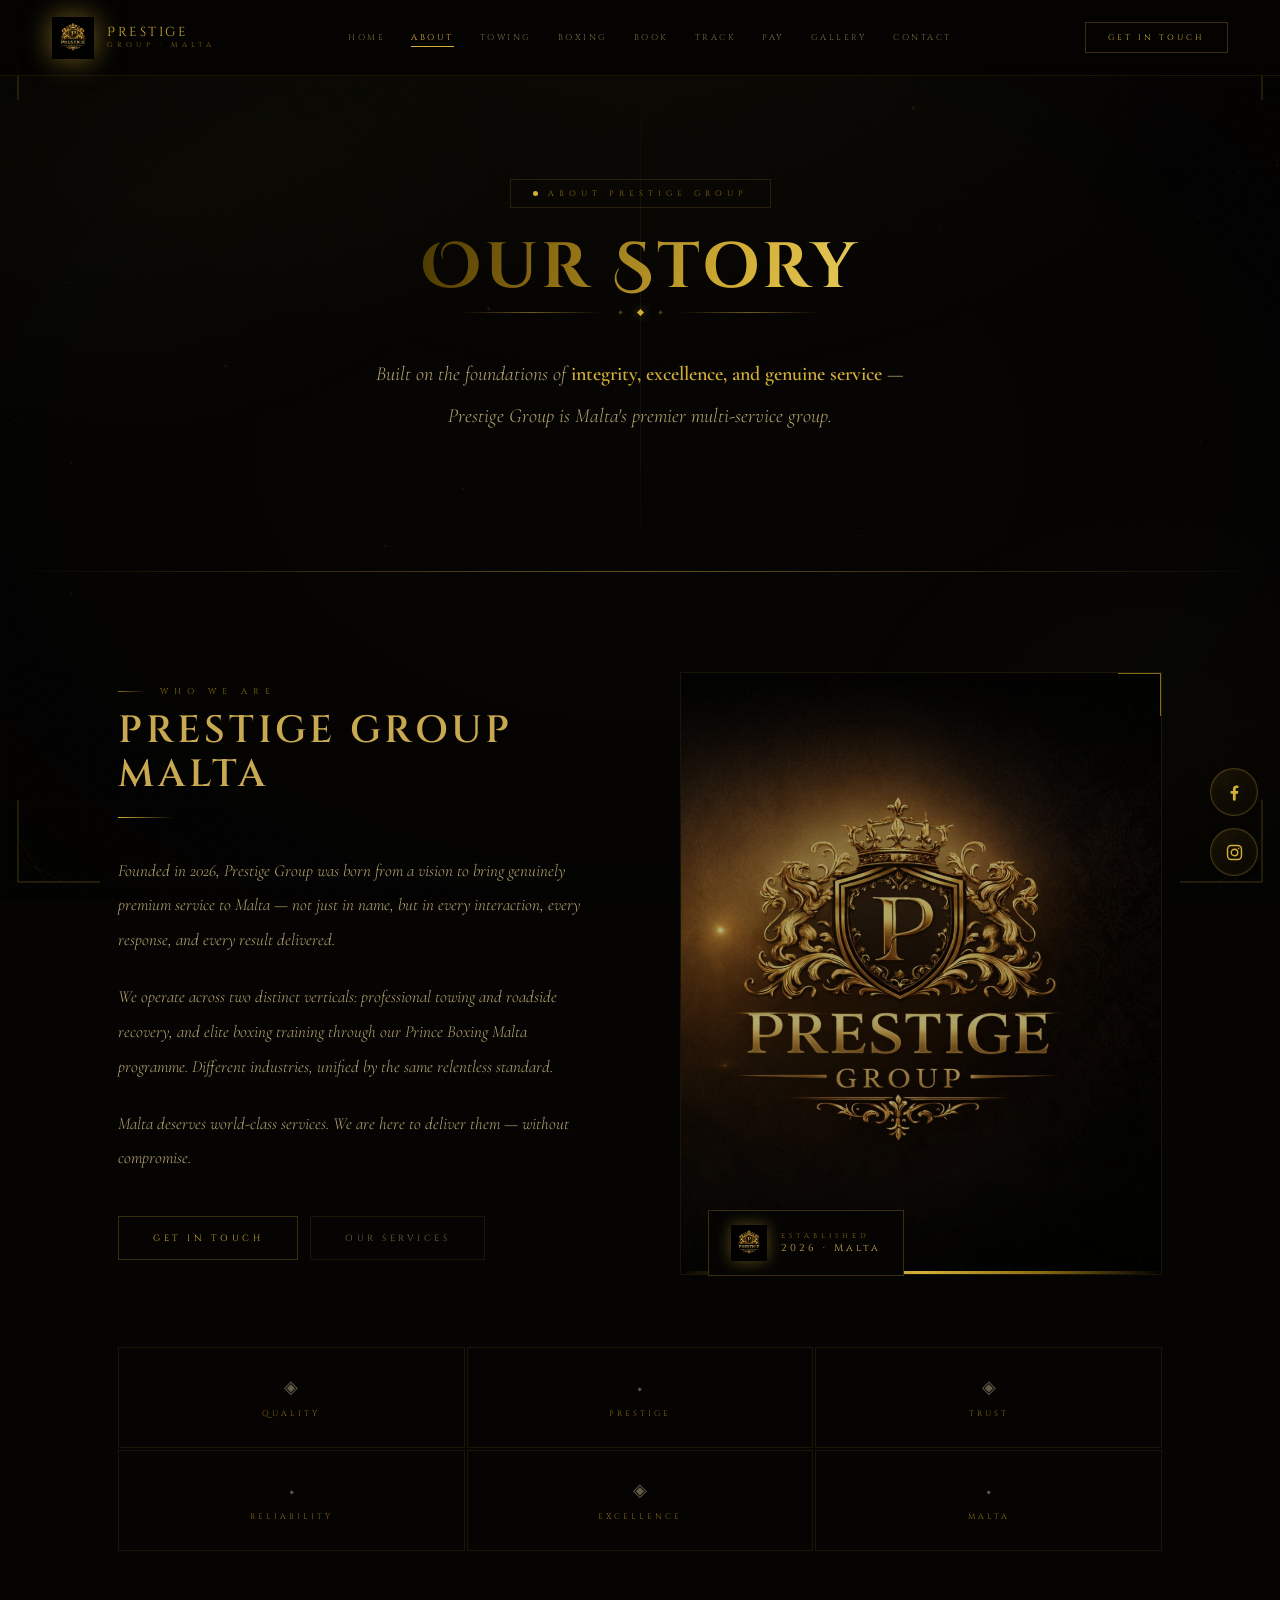
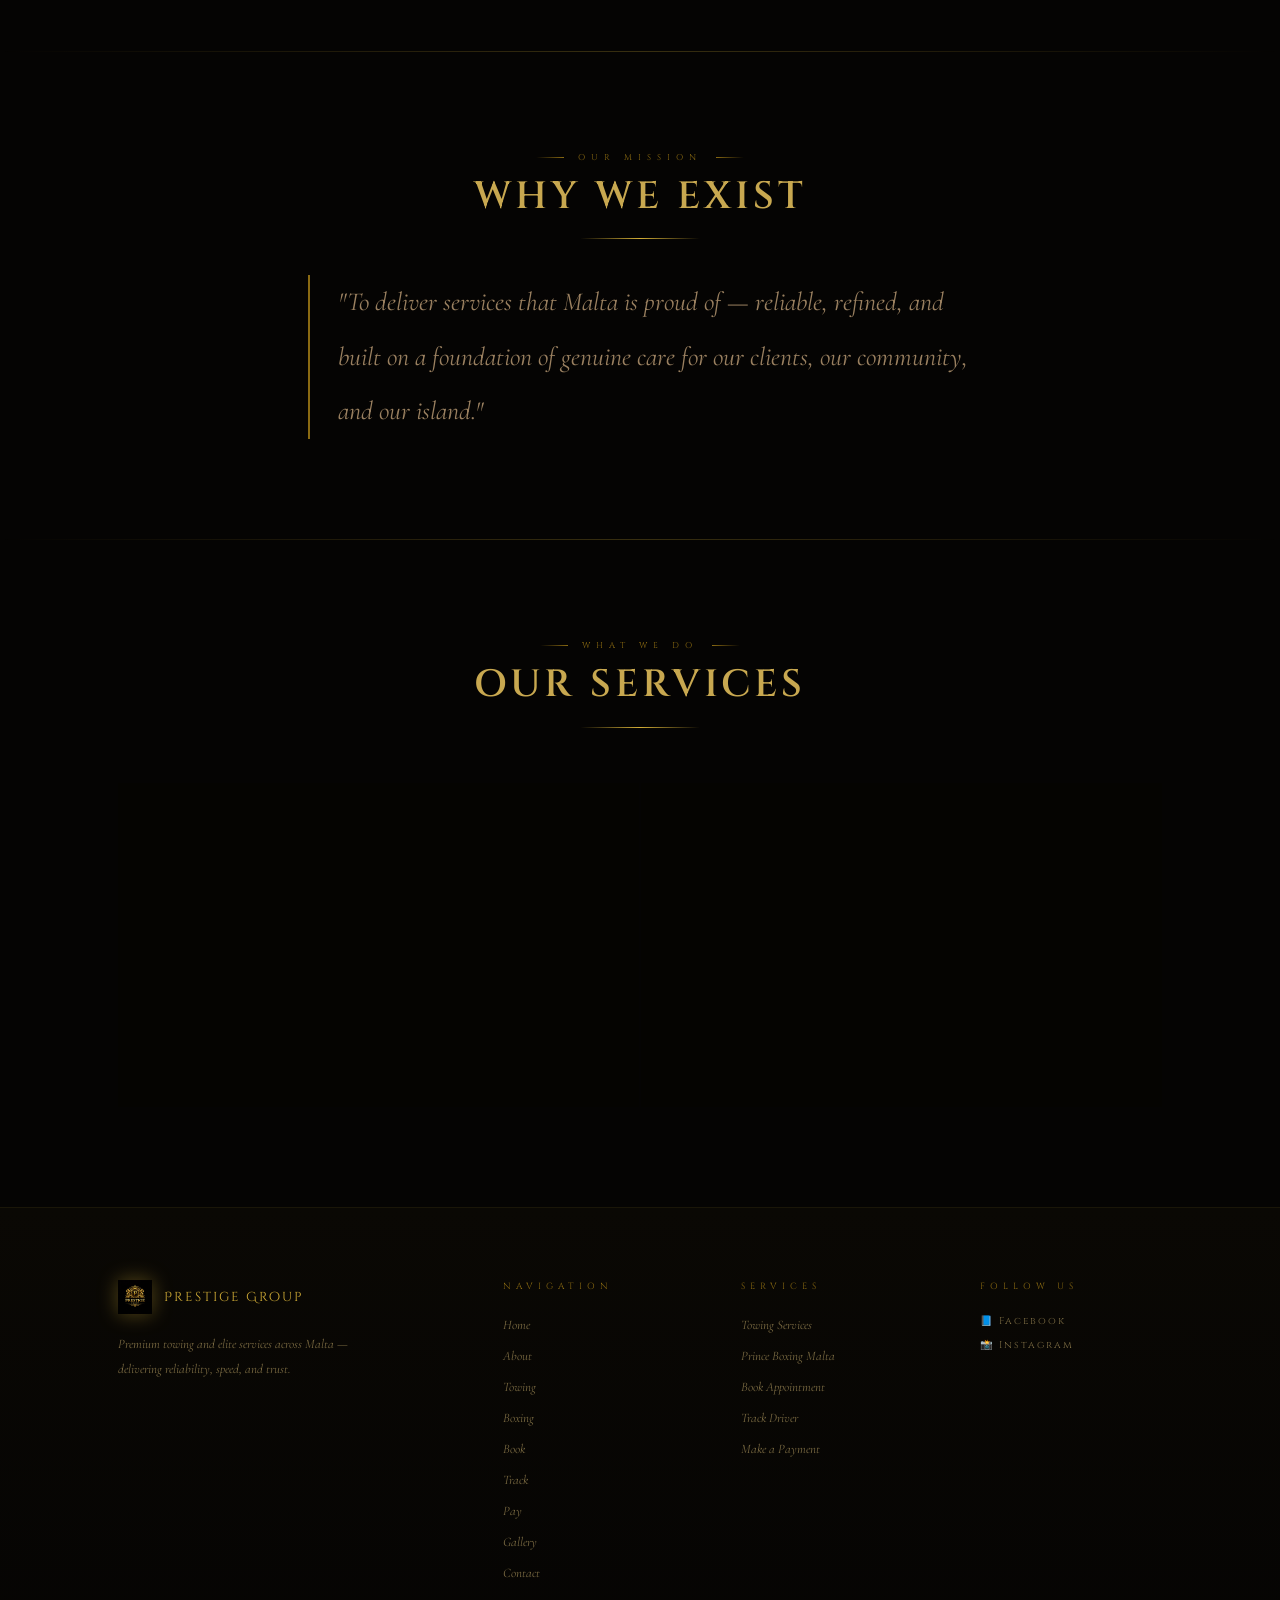
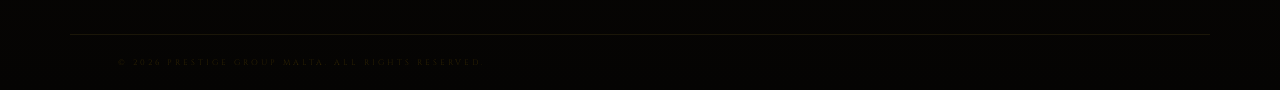
==== about.html @ 0f185b36 "Add files via upload" ====
<!DOCTYPE html>
<html lang="en">
<head>
<meta charset="UTF-8">
<meta name="viewport" content="width=device-width, initial-scale=1.0">
<meta name="theme-color" content="#050403">
<title>About · Prestige Group Malta</title>
<meta name="description" content="Prestige Group Malta — a premier multi-service group delivering 24/7 emergency towing and elite Prince Boxing training across Malta and Gozo.">
<link rel="canonical" href="https://prestigegroup.mt/about.html">

<meta property="og:type" content="website">
<meta property="og:site_name" content="Prestige Group Malta">
<meta property="og:title" content="About · Prestige Group Malta">
<meta property="og:description" content="Founded in 2026 to bring genuinely premium service to Malta — towing, recovery, and Prince Boxing.">
<meta property="og:image" content="Coverphoto.png">
<meta name="twitter:card" content="summary_large_image">

<link rel="icon" type="image/png" href="profilepic.png">
<link rel="apple-touch-icon" href="profilepic.png">
<link rel="preconnect" href="https://fonts.googleapis.com">
<link rel="preconnect" href="https://fonts.gstatic.com" crossorigin>
<link rel="stylesheet" href="style.css">
<style>
.page-hero{
  position:relative;min-height:55vh;
  display:flex;flex-direction:column;align-items:center;justify-content:center;
  text-align:center;padding:80px 24px 60px;overflow:hidden;
}
.page-hero-line{
  position:absolute;left:50%;top:0;bottom:0;width:1px;
  background:linear-gradient(to bottom,transparent,rgba(212,175,55,.08) 30%,rgba(212,175,55,.08) 70%,transparent);
  pointer-events:none;
}
</style>
</head>
<body>
<div class="page" id="main-content" role="main">

  <section class="page-hero">
    <div class="page-hero-line"></div>
    <div style="animation:fadeUp 1.4s cubic-bezier(0.22,1,0.36,1) both .2s;opacity:0;">
      <div style="display:inline-flex;align-items:center;gap:10px;border:1px solid rgba(212,175,55,.15);padding:8px 22px;margin-bottom:28px;">
        <span style="width:5px;height:5px;background:#d4af37;border-radius:50%;animation:blink 2s ease-in-out infinite;display:block;"></span>
        <span style="font-family:'Cinzel',serif;font-size:8px;letter-spacing:5px;color:#8a6a12;text-transform:uppercase;">About Prestige Group</span>
      </div>
    </div>
    <h1 class="hero-name" style="font-size:clamp(32px,5.5vw,64px);animation:fadeUp 1.4s cubic-bezier(0.22,1,0.36,1) both .35s;opacity:0;">Our Story</h1>
    <div class="hero-rule" style="animation:fadeUp 1.4s cubic-bezier(0.22,1,0.36,1) both .5s;opacity:0;">
      <div class="hero-rule-line"></div>
      <div class="gem gem--s"></div><div class="gem"></div><div class="gem gem--s"></div>
      <div class="hero-rule-line"></div>
    </div>
    <p class="hero-body" style="animation:fadeUp 1.4s cubic-bezier(0.22,1,0.36,1) both .65s;opacity:0;">
      Built on the foundations of <span class="ac">integrity, excellence, and genuine service</span> — Prestige Group is Malta's premier multi-service group.
    </p>
  </section>

  <div class="hr hr--heavy"></div>

  <!-- STORY -->
  <section class="section">
    <div class="wrap">
      <div class="about-grid">
        <div class="reveal reveal-l">
          <div class="eyebrow">Who We Are</div>
          <h2 class="heading">Prestige Group Malta</h2>
          <div class="heading-rule"></div>
          <p class="body-text" style="margin-bottom:22px;">Founded in 2026, Prestige Group was born from a vision to bring genuinely premium service to Malta — not just in name, but in every interaction, every response, and every result delivered.</p>
          <p class="body-text" style="margin-bottom:22px;">We operate across two distinct verticals: professional towing and roadside recovery, and elite boxing training through our Prince Boxing Malta programme. Different industries, unified by the same relentless standard.</p>
          <p class="body-text" style="margin-bottom:40px;">Malta deserves world-class services. We are here to deliver them — without compromise.</p>
          <div style="display:flex;gap:12px;flex-wrap:wrap;">
            <a href="contact.html" class="btn btn--gold"><span>Get in Touch</span></a>
            <a href="towing.html" class="btn btn--dark"><span>Our Services</span></a>
          </div>
        </div>

        <div class="reveal reveal-r d2">
          <div class="about-photo-wrap">
            <div class="about-photo-frame">
              <div class="about-photo-corner"></div>
              <img src="Coverphoto.png" alt="Prestige Group Malta scenery" style="object-position:right center;" loading="lazy">
              <div class="about-photo-accent" aria-hidden="true"></div>
            </div>
            <div class="about-photo-badge">
              <img src="profilepic.png" alt="" aria-hidden="true" loading="lazy">
              <div class="about-badge-text">
                <div class="about-badge-label">Established</div>
                <div class="about-badge-val">2026 · Malta</div>
              </div>
            </div>
          </div>
        </div>
      </div>

      <!-- Pillars -->
      <div class="pillar-row reveal" style="margin-top:72px;">
        <div class="pillar"><div class="pillar-icon" aria-hidden="true">◈</div><div class="pillar-label">Quality</div></div>
        <div class="pillar"><div class="pillar-icon" aria-hidden="true">◆</div><div class="pillar-label">Prestige</div></div>
        <div class="pillar"><div class="pillar-icon" aria-hidden="true">◈</div><div class="pillar-label">Trust</div></div>
        <div class="pillar"><div class="pillar-icon" aria-hidden="true">◆</div><div class="pillar-label">Reliability</div></div>
        <div class="pillar"><div class="pillar-icon" aria-hidden="true">◈</div><div class="pillar-label">Excellence</div></div>
        <div class="pillar"><div class="pillar-icon" aria-hidden="true">◆</div><div class="pillar-label">Malta</div></div>
      </div>
    </div>
  </section>

  <div class="hr"></div>

  <!-- MISSION -->
  <section class="section">
    <div class="wrap" style="max-width:760px;">
      <div style="text-align:center;" class="reveal">
        <div class="eyebrow eyebrow--center">Our Mission</div>
        <h2 class="heading" style="text-align:center;">Why We Exist</h2>
        <div class="heading-rule heading-rule--center"></div>
        <p style="font-family:'Cormorant Garamond',serif;font-size:clamp(18px,2.2vw,26px);font-style:italic;color:#9a8060;line-height:2.1;border-left:2px solid #8a6a12;padding-left:28px;text-align:left;margin:0 auto;">
          "To deliver services that Malta is proud of — reliable, refined, and built on a foundation of genuine care for our clients, our community, and our island."
        </p>
      </div>
    </div>
  </section>

  <div class="hr"></div>

  <!-- SERVICES SNAPSHOT -->
  <section class="section">
    <div class="wrap">
      <div style="text-align:center;margin-bottom:56px;" class="reveal">
        <div class="eyebrow eyebrow--center">What We Do</div>
        <h2 class="heading">Our Services</h2>
        <div class="heading-rule heading-rule--center"></div>
      </div>
      <div class="services-grid">
        <a href="towing.html" class="svc-card reveal reveal-l d1" style="display:block;">
          <div class="svc-card-inner">
            <div class="svc-card-icon-wrap"><span class="svc-card-icon" aria-hidden="true">🚗</span></div>
            <div class="svc-card-title">Towing Services</div>
            <p class="svc-card-desc">24/7 professional vehicle recovery across Malta and Gozo.</p>
            <div class="svc-card-cta">View Service <span class="svc-card-arrow" aria-hidden="true">→</span></div>
          </div>
        </a>
        <a href="boxing.html" class="svc-card reveal reveal-r d2" style="display:block;">
          <div class="svc-card-inner">
            <div class="svc-card-icon-wrap"><span class="svc-card-icon" aria-hidden="true">🥊</span></div>
            <div class="svc-card-title">Prince Boxing Malta</div>
            <p class="svc-card-desc">Elite boxing training and professional events on the island.</p>
            <div class="svc-card-cta">View Service <span class="svc-card-arrow" aria-hidden="true">→</span></div>
          </div>
        </a>
      </div>
    </div>
  </section>

</div>
<style>@keyframes blink{0%,100%{opacity:1}50%{opacity:.3}}</style>
<script src="shared-layout.js"></script>
<script src="main.js"></script>
</body>
</html>
---- style.css ----
/* ═══════════════════════════════════════════════════════════
   PRESTIGE GROUP — FINAL VERSION
   Cinematic Dark Luxury · Malta · Est. 2026
   ═══════════════════════════════════════════════════════════ */

@import url('https://fonts.googleapis.com/css2?family=Cormorant+Garamond:ital,wght@0,300;0,400;0,600;1,300;1,400;1,600&family=Cinzel:wght@400;600;700&family=Cinzel+Decorative:wght@400;700&display=swap');

@property --angle  { syntax:'<angle>';  initial-value:0deg; inherits:false; }
@property --gangle { syntax:'<angle>';  initial-value:0deg; inherits:false; }

/* ─── TOKENS ─── */
:root {
  --g1: #d4af37;
  --g2: #f5e27a;
  --g3: #fff8e7;
  --g4: #8a6a12;
  --g5: #4a3800;
  --glow: rgba(212,175,55,0.22);
  --bg:  #04030200;
  --bg0: #050403;
  --bg1: #0a0804;
  --bg2: #0f0c05;
  --panel: rgba(7,5,2,0.82);
  --t1: #ede0b0;
  --t2: #b8a872;
  --t3: #7a6a42;
  --t4: rgba(212,175,55,0.10);
  --b1: rgba(212,175,55,0.10);
  --b2: rgba(212,175,55,0.25);
  --b3: rgba(212,175,55,0.45);
  --nav-h: 76px;
  --ease: cubic-bezier(0.22,1,0.36,1);
  --ease2: cubic-bezier(0.4,0,0.2,1);
}

/* ─── RESET ─── */
*,*::before,*::after{box-sizing:border-box;margin:0;padding:0;}
html{scroll-behavior:smooth;font-size:16px;}
body{
  font-family:'Cormorant Garamond',serif;
  background:var(--bg0);color:var(--t1);
  min-height:100vh;overflow-x:hidden;
  cursor:url("data:image/svg+xml,%3Csvg xmlns='http://www.w3.org/2000/svg' width='22' height='22'%3E%3Ccircle cx='11' cy='11' r='4.5' fill='none' stroke='%23d4af37' stroke-width='1' opacity='.65'/%3E%3Ccircle cx='11' cy='11' r='1.5' fill='%23d4af37' opacity='.5'/%3E%3C/svg%3E") 11 11, auto;
}
a{text-decoration:none;color:inherit;}
img{display:block;max-width:100%;}
button,input,textarea,select{font-family:inherit;}

/* ─── FIXED BG LAYERS ─── */
.bg-fixed{position:fixed;inset:0;z-index:0;pointer-events:none;}
.bg-radial{
  background:
    radial-gradient(ellipse 90% 80% at 50% 0%,   rgba(212,175,55,0.04) 0%,transparent 55%),
    radial-gradient(ellipse 60% 60% at 10% 20%,  rgba(212,175,55,0.03) 0%,transparent 50%),
    radial-gradient(ellipse 50% 50% at 90% 80%,  rgba(212,175,55,0.025) 0%,transparent 50%),
    radial-gradient(ellipse 100% 100% at 50% 50%,transparent 30%,rgba(0,0,0,0.85) 100%);
}
.bg-noise{
  background-image:url("data:image/svg+xml,%3Csvg viewBox='0 0 512 512' xmlns='http://www.w3.org/2000/svg'%3E%3Cfilter id='n'%3E%3CfeTurbulence type='fractalNoise' baseFrequency='0.8' numOctaves='4' stitchTiles='stitch'/%3E%3C/filter%3E%3Crect width='100%25' height='100%25' filter='url(%23n)' opacity='.035'/%3E%3C/svg%3E");
  background-size:512px;mix-blend-mode:overlay;opacity:.7;
}
.bg-grid{
  background-image:
    linear-gradient(rgba(212,175,55,0.025) 1px,transparent 1px),
    linear-gradient(90deg,rgba(212,175,55,0.025) 1px,transparent 1px);
  background-size:80px 80px;
  mask-image:radial-gradient(ellipse 80% 80% at 50% 50%,transparent 30%,black 100%);
}
.bg-scan{
  background:repeating-linear-gradient(0deg,transparent,transparent 3px,rgba(0,0,0,0.045) 3px,rgba(0,0,0,0.045) 4px);
}
#canvas{position:fixed;inset:0;z-index:1;pointer-events:none;}

/* ─── DECORATIVE FRAME ─── */
.frame-line{
  position:fixed;z-index:4;pointer-events:none;
  background:linear-gradient(90deg,transparent,var(--b2),transparent);
  height:1px;left:0;right:0;
}
.frame-line--t{top:62px;}
.frame-line--b{bottom:22px;}
.frame-line--v{
  width:1px;height:auto;top:0;bottom:0;
  background:linear-gradient(180deg,transparent,var(--b1) 30%,var(--b1) 70%,transparent);
}
.frame-line--vl{left:22px;}
.frame-line--vr{right:22px;}

.corner-mark{
  position:fixed;z-index:4;pointer-events:none;
  width:90px;height:90px;opacity:.3;
}
.corner-mark svg{width:100%;height:100%;}
.corner-mark--tl{top:14px;left:14px;}
.corner-mark--tr{top:14px;right:14px;transform:scaleX(-1);}
.corner-mark--bl{bottom:14px;left:14px;transform:scaleY(-1);}
.corner-mark--br{bottom:14px;right:14px;transform:scale(-1);}

.side-label{
  position:fixed;z-index:4;pointer-events:none;
  font-family:'Cinzel',serif;font-size:7.5px;letter-spacing:5px;
  color:rgba(212,175,55,0.09);text-transform:uppercase;white-space:nowrap;
}
.side-label--l{left:18px;top:50%;transform:translateX(-50%) rotate(-90deg) translateX(-50%);}
.side-label--r{right:18px;top:50%;transform:translateX(50%) rotate(90deg) translateX(-50%);}

/* ─── NAVIGATION ─── */
.nav{
  position:fixed;top:0;left:0;right:0;height:var(--nav-h);z-index:200;
  display:flex;align-items:center;justify-content:space-between;
  padding:0 52px;
  background:linear-gradient(180deg,rgba(4,3,2,0.97) 0%,rgba(4,3,2,0.88) 100%);
  border-bottom:1px solid var(--b1);
  backdrop-filter:blur(24px) saturate(1.6);
  transition:background .4s,border-color .4s;
}
.nav.scrolled{
  background:rgba(4,3,2,0.98);
  border-bottom-color:var(--b2);
  box-shadow:0 8px 48px rgba(0,0,0,0.6);
}
.nav-brand{
  display:flex;align-items:center;gap:13px;
}
.nav-brand-logo{
  width:42px;height:42px;object-fit:contain;
  filter:drop-shadow(0 0 14px rgba(212,175,55,0.5)) brightness(1.06);
  transition:filter .4s,transform .4s;
}
.nav-brand:hover .nav-brand-logo{
  filter:drop-shadow(0 0 22px rgba(212,175,55,0.7)) brightness(1.12);
  transform:scale(1.05);
}
.nav-brand-text{
  display:flex;flex-direction:column;gap:1px;
}
.nav-brand-name{
  font-family:'Cinzel Decorative',serif;font-size:13px;
  letter-spacing:2.5px;color:var(--g1);line-height:1;
}
.nav-brand-sub{
  font-family:'Cinzel',serif;font-size:7px;
  letter-spacing:4px;color:var(--g4);text-transform:uppercase;
}

.nav-links{display:flex;align-items:center;gap:0;list-style:none;}
.nav-links li{position:relative;}
.nav-links a{
  display:block;
  font-family:'Cinzel',serif;font-size:8.5px;
  letter-spacing:2.5px;text-transform:uppercase;
  color:var(--t3);padding:10px 13px;
  transition:color .3s;position:relative;white-space:nowrap;
}
.nav-links a::after{
  content:'';position:absolute;bottom:6px;left:13px;right:13px;
  height:1px;background:var(--g1);
  transform:scaleX(0);transform-origin:left;
  transition:transform .35s var(--ease);
}
.nav-links a:hover{color:var(--g1);}
.nav-links a:hover::after,.nav-links a.active::after{transform:scaleX(1);}
.nav-links a.active{color:var(--g1);}

.nav-cta{
  display:flex;align-items:center;gap:10px;
  font-family:'Cinzel',serif;font-size:8px;letter-spacing:3px;
  text-transform:uppercase;color:var(--g1);
  border:1px solid var(--b2);padding:9px 22px;
  transition:all .35s;
  position:relative;overflow:hidden;
}
.nav-cta::before{
  content:'';position:absolute;inset:0;
  background:linear-gradient(135deg,var(--g4),var(--g1));
  transform:translateX(-101%);transition:transform .4s var(--ease2);
}
.nav-cta span{position:relative;z-index:1;}
.nav-cta:hover::before{transform:translateX(0);}
.nav-cta:hover{color:#000;border-color:var(--g1);box-shadow:0 0 28px var(--glow);}

.nav-toggle{display:none;flex-direction:column;gap:6px;background:none;border:none;padding:6px;z-index:300;cursor:pointer;}
.nav-toggle span{display:block;width:26px;height:1px;background:var(--g1);transition:all .35s var(--ease);}

.nav-drawer{
  display:none;position:fixed;inset:0;z-index:250;
  background:rgba(4,3,2,0.99);backdrop-filter:blur(28px);
  flex-direction:column;align-items:center;justify-content:center;gap:0;
}
.nav-drawer.open{display:flex;}
.nav-drawer-item{
  width:100%;text-align:center;border-bottom:1px solid var(--b1);
}
.nav-drawer-item:first-child{border-top:1px solid var(--b1);}
.nav-drawer-item a{
  display:block;padding:28px;
  font-family:'Cinzel',serif;font-size:18px;letter-spacing:6px;
  text-transform:uppercase;color:var(--t3);
  transition:color .3s,background .3s;
}
.nav-drawer-item a:hover,.nav-drawer-item a.active{color:var(--g1);background:rgba(212,175,55,0.03);}
.nav-drawer-close{
  position:absolute;top:24px;right:24px;
  background:none;border:1px solid var(--b1);
  color:var(--t3);width:44px;height:44px;
  font-size:16px;cursor:pointer;
  transition:all .3s;
}
.nav-drawer-close:hover{border-color:var(--g1);color:var(--g1);}

/* ─── PAGE SHELL ─── */
.page{position:relative;z-index:10;padding-top:var(--nav-h);min-height:100vh;}

/* ─── HERO ─── */
.hero{
  position:relative;overflow:hidden;
  min-height:100vh;
  display:flex;flex-direction:column;
  align-items:center;justify-content:center;
  text-align:center;
}
.hero-bg{position:absolute;inset:0;z-index:0;}
.hero-bg img{
  width:100%;height:100%;object-fit:cover;
  object-position:center 28%;
  opacity:.18;filter:saturate(.7) brightness(.65);
  transform:scale(1.08);
  animation:heroZoom 20s ease-in-out infinite alternate;
}
.hero-bg-grad{
  position:absolute;inset:0;
  background:
    linear-gradient(to bottom,rgba(5,4,3,.6) 0%,rgba(5,4,3,.02) 25%,rgba(5,4,3,.02) 60%,rgba(5,4,3,.98) 100%),
    radial-gradient(ellipse 85% 75% at 50% 50%,transparent 20%,rgba(5,4,3,.85) 100%);
}
.hero-content{position:relative;z-index:2;padding:0 24px;width:100%;}

/* Hero monogram — typographic "P" replacement for block logo */
.hero-monogram{
  position:relative;display:inline-flex;align-items:center;justify-content:center;
  width:clamp(90px,9vw,118px);height:clamp(90px,9vw,118px);
  margin-bottom:26px;
  animation:emblemReveal 2.2s var(--ease) both .1s;opacity:0;
}
.hero-monogram::before,
.hero-monogram::after{
  content:'';position:absolute;inset:0;border-radius:50%;pointer-events:none;
}
.hero-monogram::before{
  border:1px solid rgba(212,175,55,.25);
  box-shadow:inset 0 0 30px rgba(212,175,55,.06);
}
.hero-monogram::after{
  inset:-14px;border:1px solid rgba(212,175,55,.08);
  animation:ringExpand 5.5s ease-in-out infinite;
}
.hero-monogram-letter{
  position:relative;z-index:2;
  font-family:'Cinzel Decorative',serif;font-weight:700;
  font-size:clamp(52px,5.4vw,68px);line-height:1;
  background:linear-gradient(140deg,#8a6a12 0%,#d4af37 45%,#f5e27a 70%,#d4af37 100%);
  background-size:200% auto;
  -webkit-background-clip:text;background-clip:text;-webkit-text-fill-color:transparent;
  animation:shimmer 6s linear infinite;
  filter:drop-shadow(0 2px 8px rgba(212,175,55,.25));
}
.hero-monogram-glow{
  position:absolute;inset:-60%;border-radius:50%;pointer-events:none;
  background:radial-gradient(circle,rgba(212,175,55,.12) 0%,transparent 62%);
  animation:haloPulse 5s ease-in-out infinite;
}

/* Hero text */
.hero-kicker{
  font-family:'Cinzel',serif;font-size:9px;letter-spacing:7px;
  color:var(--g4);text-transform:uppercase;
  margin-bottom:22px;
  animation:fadeUp 1.6s var(--ease) both .55s;opacity:0;
}
.hero-name{
  font-family:'Cinzel Decorative',serif;
  font-size:clamp(36px,7.5vw,90px);
  font-weight:700;letter-spacing:4px;line-height:1;
  margin-bottom:10px;
  background:linear-gradient(105deg,
    var(--g5) 0%,var(--g4) 10%,var(--g1) 25%,
    var(--g2) 42%,var(--g3) 50%,var(--g2) 58%,
    var(--g1) 75%,var(--g4) 90%,var(--g5) 100%);
  background-size:300% auto;
  -webkit-background-clip:text;background-clip:text;
  -webkit-text-fill-color:transparent;
  animation:shimmer 7s linear infinite,fadeUp 1.6s var(--ease) both .75s;
  opacity:0;
}
.hero-tagline-sub{
  font-family:'Cinzel',serif;font-size:clamp(9px,1.2vw,12px);
  letter-spacing:6px;color:var(--t3);text-transform:uppercase;
  margin-bottom:36px;
  animation:fadeUp 1.6s var(--ease) both .95s;opacity:0;
}
.hero-rule{
  display:flex;align-items:center;gap:16px;
  width:min(360px,75vw);margin:0 auto 38px;
  animation:fadeUp 1.6s var(--ease) both 1.15s;opacity:0;
}
.hero-rule-line{flex:1;height:1px;background:linear-gradient(to right,transparent,rgba(212,175,55,.5),transparent);}
.gem{width:5px;height:5px;background:var(--g1);transform:rotate(45deg);box-shadow:0 0 10px rgba(212,175,55,.6);flex-shrink:0;}
.gem--s{width:3px;height:3px;opacity:.35;}
.hero-body{
  font-size:clamp(16px,1.9vw,20px);font-weight:300;font-style:italic;
  line-height:2.1;color:var(--t2);
  max-width:560px;margin:0 auto 52px;
  animation:fadeUp 1.6s var(--ease) both 1.35s;opacity:0;
}
.hero-body .ac{color:var(--g1);font-style:normal;font-weight:600;}
.hero-actions{
  display:flex;gap:14px;flex-wrap:wrap;justify-content:center;
  animation:fadeUp 1.6s var(--ease) both 1.55s;opacity:0;
}
.hero-scroll-hint{
  position:absolute;bottom:40px;left:50%;transform:translateX(-50%);
  display:flex;flex-direction:column;align-items:center;gap:10px;
  font-family:'Cinzel',serif;font-size:7.5px;letter-spacing:4px;
  color:var(--t3);text-transform:uppercase;
  animation:fadeUp 1.6s var(--ease) both 2.1s;opacity:0;
}
.scroll-wire{
  width:1px;height:44px;
  background:linear-gradient(to bottom,var(--g4),transparent);
  animation:wirePulse 2s ease-in-out infinite;
}

/* ─── BUTTONS ─── */
.btn{
  display:inline-flex;align-items:center;gap:10px;
  font-family:'Cinzel',serif;font-size:9px;
  letter-spacing:3.5px;text-transform:uppercase;
  padding:15px 34px;position:relative;overflow:hidden;
  transition:color .35s,transform .25s,box-shadow .35s;
  cursor:pointer;border:none;
}
.btn::before{
  content:'';position:absolute;inset:0;
  transform:translateX(-101%);
  transition:transform .45s var(--ease2);
}
.btn span{position:relative;z-index:1;}
.btn:hover::before{transform:translateX(0);}
.btn:hover{transform:translateY(-2px);}
.btn:active{transform:translateY(0);}

.btn--gold{
  color:var(--g1);border:1px solid var(--b2);background:transparent;
}
.btn--gold::before{background:linear-gradient(135deg,var(--g4),var(--g1));}
.btn--gold:hover{color:#000;box-shadow:0 0 36px rgba(212,175,55,.3),inset 0 0 0 1px var(--g1);}

.btn--dark{
  color:var(--t3);border:1px solid var(--b1);background:transparent;
}
.btn--dark::before{background:rgba(212,175,55,.06);}
.btn--dark:hover{color:var(--g1);box-shadow:none;}

.btn--solid{
  color:#000;background:var(--g1);border:1px solid var(--g1);
}
.btn--solid::before{background:var(--g2);}
.btn--solid:hover{color:#000;box-shadow:0 0 40px rgba(212,175,55,.4);}

/* ─── DIVIDERS ─── */
.hr{border:none;height:1px;background:linear-gradient(90deg,transparent,var(--b2),transparent);margin:0;}
.hr--heavy{background:linear-gradient(90deg,transparent,var(--b3),transparent);}

/* ─── SECTIONS ─── */
.wrap{max-width:1140px;margin:0 auto;padding:0 48px;}
.section{padding:100px 0;}
.section--sm{padding:64px 0;}
.section--lg{padding:140px 0;}

/* ─── EYEBROW / HEADING SYSTEM ─── */
.eyebrow{
  font-family:'Cinzel',serif;font-size:8.5px;
  letter-spacing:6px;color:var(--g4);
  text-transform:uppercase;margin-bottom:12px;
  display:flex;align-items:center;gap:14px;
}
.eyebrow::before{
  content:'';display:block;width:28px;height:1px;
  background:linear-gradient(to right,var(--g4),transparent);
  flex-shrink:0;
}
.eyebrow--center{justify-content:center;}
.eyebrow--center::before{background:linear-gradient(to right,transparent,var(--g4));}
.eyebrow--center::after{
  content:'';display:block;width:28px;height:1px;
  background:linear-gradient(to left,transparent,var(--g4));
  flex-shrink:0;
}
.heading{
  font-family:'Cinzel',serif;
  font-size:clamp(22px,3.2vw,38px);
  font-weight:600;letter-spacing:4px;
  color:#c8a850;text-transform:uppercase;
  line-height:1.15;margin-bottom:20px;
}
.heading--xl{font-size:clamp(28px,4.5vw,52px);letter-spacing:3px;}
.heading-rule{
  height:1px;
  background:linear-gradient(to right,var(--g1),transparent);
  margin-bottom:36px;width:56px;
}
.heading-rule--center{
  margin:0 auto 36px;
  background:linear-gradient(to right,transparent,var(--g1),transparent);
  width:120px;
}
.body-text{
  font-size:17px;font-weight:300;font-style:italic;
  line-height:2.05;color:var(--t2);
}

/* ─── STATS BAND ─── */
.stats-band{
  display:grid;grid-template-columns:repeat(4,1fr);
  border:1px solid var(--b1);
  background:rgba(8,6,2,.6);
  backdrop-filter:blur(12px);
}
.stat-item{
  padding:36px 24px;text-align:center;
  border-right:1px solid var(--b1);
  transition:background .4s;
}
.stat-item:last-child{border-right:none;}
.stat-item:hover{background:rgba(212,175,55,.03);}
.stat-num{
  font-family:'Cinzel Decorative',serif;
  font-size:clamp(28px,4vw,50px);line-height:1;margin-bottom:10px;
  background:linear-gradient(120deg,var(--g4),var(--g1),var(--g2),var(--g1));
  background-size:200% auto;-webkit-background-clip:text;background-clip:text;
  -webkit-text-fill-color:transparent;animation:shimmer 4s linear infinite;
}
.stat-label{
  font-family:'Cinzel',serif;font-size:8px;
  letter-spacing:3px;color:var(--t3);text-transform:uppercase;
}

/* ─── SERVICE CARDS ─── */
.services-grid{
  display:grid;grid-template-columns:1fr 1fr;gap:3px;
}
.svc-card{
  position:relative;overflow:hidden;
  background:var(--panel);
  border:1px solid var(--b1);
  backdrop-filter:blur(16px);
  transition:border-color .45s,background .45s,transform .45s var(--ease);
  cursor:pointer;
}
.svc-card::before{
  content:'';position:absolute;top:0;left:0;right:0;height:2px;
  background:linear-gradient(90deg,transparent,var(--g1),transparent);
  transform:scaleX(0);transition:transform .55s var(--ease);
}
.svc-card::after{
  content:'';position:absolute;inset:0;
  background:radial-gradient(ellipse 80% 60% at 50% 0%,rgba(212,175,55,.05) 0%,transparent 65%);
  opacity:0;transition:opacity .45s;pointer-events:none;
}
.svc-card:hover{
  border-color:var(--b2);
  transform:translateY(-6px);
  background:rgba(12,9,3,.9);
}
.svc-card:hover::before{transform:scaleX(1);}
.svc-card:hover::after{opacity:1;}
.svc-card-inner{padding:52px 48px;}
.svc-card-num{
  font-family:'Cinzel',serif;font-size:9px;letter-spacing:4px;
  color:rgba(212,175,55,.18);margin-bottom:32px;display:block;
}
.svc-card-icon-wrap{
  width:60px;height:60px;
  border:1px solid var(--b1);
  display:flex;align-items:center;justify-content:center;
  margin-bottom:28px;position:relative;
  transition:border-color .4s;
}
.svc-card:hover .svc-card-icon-wrap{border-color:var(--b3);}
.svc-card-icon-wrap::before{
  content:'';position:absolute;inset:-5px;
  border:1px solid rgba(212,175,55,.04);
  transition:border-color .4s;
}
.svc-card:hover .svc-card-icon-wrap::before{border-color:rgba(212,175,55,.12);}
.svc-card-icon{font-size:24px;transition:transform .4s var(--ease);}
.svc-card:hover .svc-card-icon{transform:scale(1.15);}
.svc-card-title{
  font-family:'Cinzel',serif;font-size:16px;
  letter-spacing:3px;color:#c8a850;
  text-transform:uppercase;margin-bottom:16px;
  transition:color .3s;
}
.svc-card:hover .svc-card-title{color:var(--g2);}
.svc-card-desc{
  font-size:16px;font-weight:300;font-style:italic;
  line-height:2;color:var(--t3);margin-bottom:36px;
  transition:color .3s;
}
.svc-card:hover .svc-card-desc{color:var(--t2);}
.svc-card-divider{
  height:1px;
  background:linear-gradient(to right,rgba(212,175,55,.2),transparent);
  margin-bottom:28px;
}
.svc-card-cta{
  display:inline-flex;align-items:center;gap:10px;
  font-family:'Cinzel',serif;font-size:9px;letter-spacing:3px;
  color:var(--g4);text-transform:uppercase;
  transition:color .3s,gap .35s var(--ease);
}
.svc-card:hover .svc-card-cta{color:var(--g1);gap:18px;}
.svc-card-arrow{font-size:16px;}

/* ─── FEATURE BANDS ─── */
.feature-band{
  display:grid;grid-template-columns:1fr 1fr;
  gap:0;align-items:stretch;
}
.feature-band--rev .feature-band-visual{order:2;}
.feature-band--rev .feature-band-content{order:1;}
.feature-band-visual{
  position:relative;overflow:hidden;
  min-height:480px;
  background:var(--bg1);
}
.feature-band-visual img{
  width:100%;height:100%;object-fit:cover;
  opacity:.5;filter:saturate(.7) brightness(.75);
  transition:transform 8s ease,opacity .8s;
}
.feature-band:hover .feature-band-visual img{transform:scale(1.06);opacity:.6;}
.feature-band-visual-overlay{
  position:absolute;inset:0;
  background:linear-gradient(to right,transparent 40%,rgba(5,4,3,.95) 100%);
}
.feature-band--rev .feature-band-visual-overlay{
  background:linear-gradient(to left,transparent 40%,rgba(5,4,3,.95) 100%);
}
.feature-band-visual-badge{
  position:absolute;bottom:32px;left:32px;
  border:1px solid var(--b2);padding:14px 22px;
  background:rgba(5,4,3,.85);backdrop-filter:blur(12px);
}
.feature-band--rev .feature-band-visual-badge{left:auto;right:32px;}
.feature-band-visual-badge-label{
  font-family:'Cinzel',serif;font-size:8px;letter-spacing:4px;
  color:var(--g4);text-transform:uppercase;margin-bottom:4px;
}
.feature-band-visual-badge-val{
  font-family:'Cinzel Decorative',serif;font-size:22px;color:var(--g1);
}
.feature-band-content{
  padding:72px 60px;display:flex;flex-direction:column;justify-content:center;
  background:var(--bg1);border:1px solid var(--b1);border-left:none;
}
.feature-band--rev .feature-band-content{border-left:1px solid var(--b1);border-right:none;}
.feature-list{list-style:none;display:flex;flex-direction:column;gap:14px;margin:28px 0 40px;}
.feature-list li{
  display:flex;align-items:flex-start;gap:14px;
  font-size:15px;font-style:italic;color:var(--t2);line-height:1.8;
}
.feature-list li::before{
  content:'◆';color:var(--g4);font-size:8px;margin-top:5px;flex-shrink:0;
}

/* ─── PROCESS STEPS ─── */
.process{display:flex;flex-direction:column;}
.process-step{
  display:grid;grid-template-columns:88px 1fr;
  align-items:start;gap:0;
  border-left:1px solid var(--b1);
  padding:36px 0 36px 44px;position:relative;
  transition:border-color .4s;
}
.process-step:hover{border-left-color:var(--b2);}
.process-step::before{
  content:'';position:absolute;left:-5.5px;top:40px;
  width:10px;height:10px;
  background:var(--bg0);
  border:1px solid var(--g4);transform:rotate(45deg);
  transition:background .4s,border-color .4s;
}
.process-step:hover::before{background:var(--g4);}
.process-num{
  font-family:'Cinzel Decorative',serif;font-size:36px;
  color:rgba(212,175,55,.08);line-height:1;
}
.process-title{
  font-family:'Cinzel',serif;font-size:12px;
  letter-spacing:3.5px;color:#c8a850;
  text-transform:uppercase;margin-bottom:10px;
  transition:color .3s;
}
.process-step:hover .process-title{color:var(--g1);}
.process-body{font-size:15px;font-style:italic;color:var(--t3);line-height:1.95;}

/* ─── ABOUT GRID ─── */
.about-grid{
  display:grid;grid-template-columns:1fr 1fr;
  gap:80px;align-items:center;
}
.about-photo-wrap{position:relative;}
.about-photo-frame{
  position:relative;overflow:hidden;
  border:1px solid var(--b1);
  aspect-ratio:4/5;
}
.about-photo-frame img{
  width:100%;height:100%;object-fit:cover;
  opacity:.7;filter:saturate(.8);
  transition:transform 8s ease,opacity .6s;
}
.about-photo-wrap:hover .about-photo-frame img{transform:scale(1.04);opacity:.82;}
.about-photo-accent{
  position:absolute;bottom:0;left:0;right:0;height:3px;
  background:linear-gradient(90deg,transparent,var(--g4),var(--g1),var(--g4),transparent);
}
.about-photo-corner{
  position:absolute;top:-1px;right:-1px;
  width:44px;height:44px;
  border-top:2px solid var(--g4);border-right:2px solid var(--g4);z-index:2;
}
.about-photo-badge{
  position:absolute;bottom:-1px;left:28px;
  background:var(--bg0);border:1px solid var(--b2);
  padding:14px 22px;display:flex;align-items:center;gap:14px;
  z-index:2;
}
.about-photo-badge img{
  width:36px;height:36px;object-fit:contain;
  filter:drop-shadow(0 0 8px rgba(212,175,55,.4));
}
.about-badge-text{}
.about-badge-label{font-family:'Cinzel',serif;font-size:7px;letter-spacing:4px;color:var(--g4);text-transform:uppercase;}
.about-badge-val{font-family:'Cinzel',serif;font-size:10px;letter-spacing:3px;color:#c8a850;}

.pillar-row{display:grid;grid-template-columns:repeat(3,1fr);gap:2px;margin-top:52px;}
.pillar{
  padding:28px 20px;border:1px solid var(--b1);text-align:center;
  transition:border-color .3s,background .3s;
}
.pillar:hover{border-color:var(--b2);background:rgba(212,175,55,.03);}
.pillar-icon{font-size:18px;opacity:.4;margin-bottom:10px;}
.pillar-label{font-family:'Cinzel',serif;font-size:8px;letter-spacing:3px;color:var(--g4);text-transform:uppercase;}

/* ─── GALLERY ─── */
.gallery-tabs{
  display:flex;justify-content:center;margin-bottom:56px;
}
.gallery-tab-bar{
  display:flex;border:1px solid var(--b1);
}
.gtab{
  padding:12px 30px;
  font-family:'Cinzel',serif;font-size:8.5px;letter-spacing:3px;
  text-transform:uppercase;color:var(--t3);
  background:none;border:none;border-right:1px solid var(--b1);
  cursor:pointer;transition:color .3s,background .3s;
}
.gtab:last-child{border-right:none;}
.gtab:hover{color:var(--g1);}
.gtab.active{color:var(--g1);background:rgba(212,175,55,.05);}

.gallery-panel{display:none;}
.gallery-panel.active{display:block;}

.gallery-grid{
  display:grid;grid-template-columns:repeat(3,1fr);
  gap:3px;
}
.g-item{
  position:relative;overflow:hidden;cursor:pointer;
  background:var(--bg2);aspect-ratio:4/3;
  border:1px solid var(--b1);
  transition:border-color .4s;
}
.g-item--w2{grid-column:span 2;}
.g-item--t2{grid-row:span 2;aspect-ratio:auto;}
.g-item:hover{border-color:var(--b2);}
.g-item img{
  width:100%;height:100%;object-fit:cover;
  opacity:.65;filter:saturate(.75);
  transition:transform .7s var(--ease),opacity .4s;
}
.g-item:hover img{transform:scale(1.07);opacity:.88;filter:saturate(1);}
.g-item-ph{
  width:100%;height:100%;min-height:180px;
  display:flex;flex-direction:column;align-items:center;justify-content:center;gap:12px;
  background:linear-gradient(135deg,var(--bg1),var(--bg2));
}
.g-item-ph-icon{font-size:28px;opacity:.22;}
.g-item-ph-label{font-family:'Cinzel',serif;font-size:8px;letter-spacing:3px;color:var(--t3);text-transform:uppercase;}
.g-item-overlay{
  position:absolute;inset:0;
  background:linear-gradient(135deg,rgba(5,4,3,.55),rgba(212,175,55,.05));
  opacity:0;transition:opacity .4s;
  display:flex;align-items:center;justify-content:center;
}
.g-item:hover .g-item-overlay{opacity:1;}
.g-item-overlay-label{
  font-family:'Cinzel',serif;font-size:9px;letter-spacing:4px;
  color:var(--g1);text-transform:uppercase;
  border:1px solid var(--b2);padding:11px 22px;
  backdrop-filter:blur(6px);
}

/* Lightbox */
.lightbox{
  display:none;position:fixed;inset:0;z-index:500;
  background:rgba(4,3,2,.97);backdrop-filter:blur(28px);
  align-items:center;justify-content:center;flex-direction:column;gap:20px;
}
.lightbox.open{display:flex;}
.lb-inner{max-width:min(860px,92vw);border:1px solid var(--b2);position:relative;overflow:hidden;}
.lb-inner img{width:100%;height:auto;display:block;}
.lb-inner-ph{
  min-height:420px;display:flex;flex-direction:column;
  align-items:center;justify-content:center;gap:16px;
  background:linear-gradient(135deg,var(--bg1),var(--bg2));
}
.lb-close{
  position:absolute;top:-42px;right:0;
  background:none;border:none;
  font-family:'Cinzel',serif;font-size:9px;letter-spacing:3px;
  color:var(--t3);text-transform:uppercase;cursor:pointer;
  transition:color .3s;
}
.lb-close:hover{color:var(--g1);}
.lb-caption{font-family:'Cinzel',serif;font-size:8px;letter-spacing:3px;color:var(--t3);text-transform:uppercase;}

/* ─── CONTACT ─── */
.contact-grid{
  display:grid;grid-template-columns:1.5fr 1fr;
  gap:64px;align-items:start;
}
.contact-info-cards{
  display:grid;grid-template-columns:repeat(3,1fr);
  gap:2px;margin-bottom:64px;
}
.ci-card{
  padding:36px 24px;text-align:center;
  background:var(--panel);border:1px solid var(--b1);
  transition:border-color .35s,background .35s;
}
.ci-card:hover{border-color:var(--b2);background:rgba(212,175,55,.02);}
.ci-icon{font-size:22px;opacity:.4;margin-bottom:16px;}
.ci-label{font-family:'Cinzel',serif;font-size:8px;letter-spacing:3px;color:var(--g4);text-transform:uppercase;margin-bottom:10px;}
.ci-val{font-size:15px;font-style:italic;color:var(--t2);line-height:1.8;}
.ci-val a{color:var(--t2);transition:color .3s;}
.ci-val a:hover{color:var(--g1);}

.form-field{margin-bottom:24px;}
.form-label{display:block;font-family:'Cinzel',serif;font-size:8px;letter-spacing:3.5px;color:var(--g4);text-transform:uppercase;margin-bottom:9px;}
.form-input{
  width:100%;background:rgba(212,175,55,.028);
  border:1px solid var(--b1);color:var(--t1);
  padding:14px 18px;font-size:15px;font-style:italic;
  outline:none;transition:border-color .3s,background .3s;resize:none;
}
.form-input::placeholder{color:rgba(212,175,55,.18);}
.form-input:focus{border-color:var(--b2);background:rgba(212,175,55,.05);}
.form-row{display:grid;grid-template-columns:1fr 1fr;gap:20px;}
.form-select{
  appearance:none;-webkit-appearance:none;cursor:pointer;
  background-image:url("data:image/svg+xml,%3Csvg xmlns='http://www.w3.org/2000/svg' width='10' height='6'%3E%3Cpath d='M0 0l5 6 5-6z' fill='%238a6a12'/%3E%3C/svg%3E");
  background-repeat:no-repeat;background-position:right 16px center;
}

.contact-sidebar{}
.sidebar-logo-card{
  border:1px solid var(--b1);padding:32px;
  text-align:center;margin-bottom:20px;
  background:rgba(8,6,2,.7);
  transition:border-color .35s;
}
.sidebar-logo-card:hover{border-color:var(--b2);}
.sidebar-logo-card img{
  width:86px;margin:0 auto 16px;
  filter:drop-shadow(0 0 28px rgba(212,175,55,.5)) brightness(1.06);
}
.sidebar-logo-name{font-family:'Cinzel Decorative',serif;font-size:14px;color:var(--g1);letter-spacing:2px;}
.sidebar-logo-sub{font-family:'Cinzel',serif;font-size:8px;letter-spacing:4px;color:var(--g4);text-transform:uppercase;margin-top:5px;}

.sidebar-block{border:1px solid var(--b1);padding:28px;margin-bottom:20px;background:rgba(8,6,2,.5);}
.sidebar-block-title{font-family:'Cinzel',serif;font-size:9px;letter-spacing:4px;color:var(--g4);text-transform:uppercase;margin-bottom:14px;}
.sidebar-block-body{font-size:14px;font-style:italic;color:var(--t3);line-height:1.9;margin-bottom:18px;}

/* ─── CTA BAND ─── */
.cta-band{
  position:relative;overflow:hidden;
  padding:80px 0;text-align:center;
  background:var(--bg1);border-top:1px solid var(--b1);border-bottom:1px solid var(--b1);
}
.cta-band-bg{
  position:absolute;inset:0;
  background:radial-gradient(ellipse 70% 100% at 50% 50%,rgba(212,175,55,.04) 0%,transparent 70%);
  animation:ctaGlow 6s ease-in-out infinite;
}
@keyframes ctaGlow{0%,100%{opacity:.5;transform:scale(1)}50%{opacity:1;transform:scale(1.1)}}

/* ─── PROMISE BAND ─── */
.promise-band{
  position:relative;height:400px;overflow:hidden;
}
.promise-band img{
  width:100%;height:100%;object-fit:cover;
  object-position:center 25%;
  opacity:.15;filter:saturate(.6);
  transform:scale(1.04);
  transition:transform 10s ease;
}
.promise-band:hover img{transform:scale(1.08);}
.promise-band-overlay{
  position:absolute;inset:0;
  background:linear-gradient(to right,rgba(5,4,3,.97) 0%,rgba(5,4,3,.6) 55%,rgba(5,4,3,.88) 100%);
  display:flex;align-items:center;
}
.promise-content{max-width:1140px;margin:0 auto;padding:0 48px;width:100%;}
.promise-quote{
  font-family:'Cormorant Garamond',serif;
  font-size:clamp(18px,2.5vw,28px);font-style:italic;
  color:var(--t3);line-height:1.8;
  max-width:560px;
  border-left:2px solid var(--g4);
  padding-left:28px;
}
.promise-quote strong{color:var(--g1);font-style:normal;}

/* ─── FOOTER ─── */
.footer{
  position:relative;z-index:10;
  background:linear-gradient(180deg,var(--bg1) 0%,var(--bg0) 100%);
  border-top:1px solid var(--b1);
}
.footer-main{
  max-width:1140px;margin:0 auto;padding:72px 48px 52px;
  display:grid;grid-template-columns:1.8fr 1fr 1fr 1fr;gap:56px;
}
.footer-brand-logo{
  display:flex;align-items:center;gap:12px;
  font-family:'Cinzel Decorative',serif;font-size:13px;
  letter-spacing:2px;color:var(--g1);margin-bottom:18px;
}
.footer-brand-logo img{
  width:34px;height:34px;object-fit:contain;
  filter:drop-shadow(0 0 10px rgba(212,175,55,.38));
}
.footer-brand-desc{font-size:13px;font-style:italic;color:var(--t3);line-height:1.95;max-width:230px;}
.footer-col-title{font-family:'Cinzel',serif;font-size:9px;letter-spacing:5px;color:var(--g4);text-transform:uppercase;margin-bottom:22px;}
.footer-links{list-style:none;display:flex;flex-direction:column;gap:11px;}
.footer-links a{font-size:13px;font-style:italic;color:var(--t3);transition:color .3s;padding-left:0;position:relative;}
.footer-links a::before{content:'';position:absolute;left:-14px;top:50%;transform:translateY(-50%);width:6px;height:1px;background:var(--g4);opacity:0;transition:opacity .3s;}
.footer-links a:hover{color:var(--g1);padding-left:14px;}
.footer-links a:hover::before{opacity:1;}

.footer-bottom{
  border-top:1px solid var(--b1);
  max-width:1140px;margin:0 auto;padding:22px 48px;
  display:flex;align-items:center;justify-content:space-between;
}
.footer-copy{font-family:'Cinzel',serif;font-size:8px;letter-spacing:3px;color:rgba(74,56,0,.55);text-transform:uppercase;}

/* ─── REVEAL ANIMATIONS ─── */
.reveal{opacity:0;transform:translateY(32px);transition:opacity .95s var(--ease),transform .95s var(--ease);}
.reveal.visible{opacity:1;transform:translateY(0);}
.reveal-l{opacity:0;transform:translateX(-32px);transition:opacity .9s var(--ease),transform .9s var(--ease);}
.reveal-l.visible{opacity:1;transform:translateX(0);}
.reveal-r{opacity:0;transform:translateX(32px);transition:opacity .9s var(--ease),transform .9s var(--ease);}
.reveal-r.visible{opacity:1;transform:translateX(0);}
.d1{transition-delay:.1s;} .d2{transition-delay:.2s;} .d3{transition-delay:.32s;}
.d4{transition-delay:.44s;} .d5{transition-delay:.56s;} .d6{transition-delay:.68s;}

/* ─── KEYFRAMES ─── */
@keyframes shimmer{from{background-position:200% center}to{background-position:-100% center}}
@keyframes fadeUp{from{opacity:0;transform:translateY(24px)}to{opacity:1;transform:translateY(0)}}
@keyframes heroZoom{from{transform:scale(1.08)}to{transform:scale(1.16)}}
@keyframes emblemReveal{from{opacity:0;transform:scale(.8) translateY(20px);filter:blur(12px)}to{opacity:1;transform:scale(1) translateY(0);filter:blur(0)}}
@keyframes haloPulse{0%,100%{opacity:.5;transform:scale(1)}50%{opacity:1;transform:scale(1.15)}}
@keyframes ringExpand{0%,100%{transform:scale(1);opacity:.45}50%{transform:scale(1.07);opacity:1}}
@keyframes wirePulse{0%,100%{opacity:.3;transform:scaleY(.55)}50%{opacity:1;transform:scaleY(1)}}
@keyframes borderSpin{to{--angle:360deg}}

/* ─── RESPONSIVE ─── */
@media(max-width:1180px){
  .nav-links,.nav-cta{display:none;}
  .nav-toggle{display:flex;}
}
@media(max-width:1024px){
  .wrap{padding:0 32px;}
  .nav{padding:0 28px;}
  .services-grid{grid-template-columns:1fr;}
  .feature-band{grid-template-columns:1fr;}
  .feature-band--rev .feature-band-visual,.feature-band--rev .feature-band-content{order:unset;}
  .feature-band-visual{min-height:280px;}
  .feature-band-content{padding:48px 36px;border-left:1px solid var(--b1) !important;border-top:none;}
  .feature-band-visual-overlay,.feature-band--rev .feature-band-visual-overlay{background:none;}
  .about-grid{grid-template-columns:1fr;gap:48px;}
  .contact-grid{grid-template-columns:1fr;}
  .footer-main{grid-template-columns:1fr 1fr;gap:40px;}
  .stats-band{grid-template-columns:1fr 1fr;}
  .stat-item{border-bottom:1px solid var(--b1);}
  .contact-info-cards{grid-template-columns:1fr;}
  .form-row{grid-template-columns:1fr;}
  .gallery-grid{grid-template-columns:1fr 1fr;}
  .g-item--w2{grid-column:span 1;}
  .g-item--t2{grid-row:span 1;aspect-ratio:4/3;}
}
@media(max-width:640px){
  .wrap{padding:0 18px;}
  .nav{padding:0 18px;}
  .hero-name{letter-spacing:2px;}
  .section{padding:64px 0;}
  .footer-main{grid-template-columns:1fr;}
  .footer-bottom{flex-direction:column;gap:12px;text-align:center;}
  .gallery-grid{grid-template-columns:1fr;}
  .pillar-row{grid-template-columns:1fr 1fr;}
  .promise-band{height:auto;padding:60px 0;}
  .promise-band img{display:none;}
  .promise-band-overlay{position:static;background:none;}
  .promise-content{padding:0 18px;}
  .stats-band{grid-template-columns:1fr 1fr;}
  .svc-card-inner{padding:36px 28px;}
  .feature-band-content{padding:36px 24px;}
}

/* ─── UPDATED SERVICE-FIRST UI ─── */
.decision-grid{display:grid;grid-template-columns:1fr 1fr;gap:24px;}
.decision-card{
  position:relative;display:block;padding:34px 30px;background:linear-gradient(180deg,rgba(10,8,4,.92),rgba(6,5,2,.86));
  border:1px solid var(--b1);min-height:100%;transition:transform .35s var(--ease),border-color .35s,box-shadow .35s;
}
.decision-card:hover{transform:translateY(-6px);border-color:var(--b2);box-shadow:0 20px 70px rgba(0,0,0,.25);}
.decision-card-badge{font-family:'Cinzel',serif;font-size:8px;letter-spacing:4px;text-transform:uppercase;color:var(--g4);margin-bottom:18px;}
.decision-card-icon{font-size:34px;margin-bottom:18px;filter:drop-shadow(0 0 20px rgba(212,175,55,.12));}
.decision-card-title{font-family:'Cinzel',serif;font-size:24px;line-height:1.35;color:#d7bb68;letter-spacing:1px;margin-bottom:14px;}
.decision-card-copy{font-size:16px;line-height:1.85;color:var(--t2);font-style:italic;margin-bottom:18px;}
.decision-list{list-style:none;display:grid;gap:10px;margin-bottom:24px;}
.decision-list li{position:relative;padding-left:18px;color:var(--t3);font-style:italic;font-size:15px;}
.decision-list li::before{content:'✦';position:absolute;left:0;top:0;color:var(--g1);font-size:11px;}
.decision-card-cta{font-family:'Cinzel',serif;font-size:9px;letter-spacing:3px;color:var(--g1);text-transform:uppercase;display:flex;align-items:center;gap:10px;}

.mini-process-grid{display:grid;grid-template-columns:repeat(3,1fr);gap:18px;}
.mini-process-card{background:rgba(8,6,2,.7);border:1px solid var(--b1);padding:28px;}
.mini-process-num{font-family:'Cinzel Decorative',serif;font-size:30px;line-height:1;color:var(--g1);margin-bottom:12px;}
.mini-process-title{font-family:'Cinzel',serif;font-size:12px;letter-spacing:3px;text-transform:uppercase;color:#c8a850;margin-bottom:12px;}
.mini-process-copy{font-size:15px;line-height:1.8;color:var(--t3);font-style:italic;}

.towing-hero .hero-actions{margin-bottom:26px;}
.urgent-strip{display:flex;gap:10px;justify-content:center;flex-wrap:wrap;margin-top:22px;}
.urgent-pill{border:1px solid var(--b1);background:rgba(10,8,4,.72);padding:12px 16px;color:var(--t3);font-size:13px;font-style:italic;}
.urgent-pill strong{color:var(--g1);font-style:normal;font-weight:600;}

/* ─── HOME · QUICK ACTIONS (Book · Track · Pay) ─── */
.quick-actions-grid{display:grid;grid-template-columns:repeat(3,1fr);gap:18px;}
.quick-action-card{
  position:relative;display:flex;flex-direction:column;gap:12px;
  padding:32px 28px;background:linear-gradient(180deg,rgba(10,8,4,.92),rgba(6,5,2,.82));
  border:1px solid var(--b1);color:inherit;text-decoration:none;
  transition:transform .35s var(--ease),border-color .35s,box-shadow .35s,background .35s;
}
.quick-action-card::before{
  content:'';position:absolute;inset:0;pointer-events:none;
  background:radial-gradient(600px 120px at 20% -10%,rgba(212,175,55,.07),transparent 60%);
  opacity:0;transition:opacity .35s;
}
.quick-action-card:hover{transform:translateY(-5px);border-color:var(--b2);box-shadow:0 18px 60px rgba(0,0,0,.28);}
.quick-action-card:hover::before{opacity:1;}
.quick-action-icon{font-size:28px;filter:drop-shadow(0 0 18px rgba(212,175,55,.14));}
.quick-action-title{font-family:'Cinzel',serif;font-size:18px;letter-spacing:1.5px;color:#d7bb68;}
.quick-action-copy{font-size:14.5px;line-height:1.75;color:var(--t3);font-style:italic;flex:1;}
.quick-action-cta{font-family:'Cinzel',serif;font-size:9px;letter-spacing:3px;color:var(--g1);text-transform:uppercase;display:flex;align-items:center;gap:8px;margin-top:6px;}
@media(max-width:1024px){
  .quick-actions-grid{grid-template-columns:1fr;}
}

.request-shell{display:grid;grid-template-columns:minmax(0,1.55fr) minmax(300px,.8fr);gap:24px;align-items:start;}
.request-shell-main,.request-shell-side > *{background:rgba(8,6,2,.72);border:1px solid var(--b1);}
.request-shell-main{padding:34px;}
.request-shell-side{display:grid;gap:18px;}
.recovery-form .form-submit{justify-content:center;}
.towing-form-grid-3{grid-template-columns:repeat(3,1fr);}
.request-actions{display:flex;gap:14px;flex-wrap:wrap;align-items:center;}
.location-share-btn{border:none;}
.location-status{margin-top:16px;font-size:13px;color:var(--t3);font-style:italic;}
.urgent-side-card{padding:26px;}
.urgent-side-card--call{background:linear-gradient(180deg,rgba(212,175,55,.06),rgba(8,6,2,.72));}
.urgent-side-label{font-family:'Cinzel',serif;font-size:8px;letter-spacing:4px;text-transform:uppercase;color:var(--g4);margin-bottom:12px;}
.urgent-side-title{font-family:'Cinzel',serif;font-size:22px;line-height:1.35;color:#d7bb68;margin-bottom:10px;}
.urgent-side-copy{font-size:15px;line-height:1.85;color:var(--t3);font-style:italic;margin-bottom:18px;}
.feature-list--tight{gap:12px;}
.trust-stack{display:flex;flex-wrap:wrap;gap:10px;}
.trust-chip{border:1px solid var(--b1);padding:10px 12px;font-family:'Cinzel',serif;font-size:8px;letter-spacing:3px;text-transform:uppercase;color:var(--g1);background:rgba(212,175,55,.03);}
.process-grid-updated{display:grid;grid-template-columns:repeat(2,1fr);gap:18px;}
.process-step-card{background:rgba(8,6,2,.72);border:1px solid var(--b1);padding:28px;min-height:100%;}
.trust-band{display:grid;grid-template-columns:repeat(4,1fr);gap:2px;border:1px solid var(--b1);background:rgba(8,6,2,.6);}
.trust-band-item{padding:28px 18px;text-align:center;border-right:1px solid var(--b1);}
.trust-band-item:last-child{border-right:none;}
.trust-band-num{font-family:'Cinzel Decorative',serif;font-size:28px;color:var(--g1);margin-bottom:8px;}
.trust-band-label{font-family:'Cinzel',serif;font-size:8px;letter-spacing:3px;text-transform:uppercase;color:var(--t3);}
.floating-whatsapp{
  position:fixed;right:18px;bottom:92px;width:56px;height:56px;border-radius:50%;display:flex;align-items:center;justify-content:center;
  background:linear-gradient(135deg,#1d8f55,#25d366);color:#fff;font-size:24px;z-index:220;box-shadow:0 12px 30px rgba(0,0,0,.3);
}
.mobile-sticky-call{
  display:none;position:fixed;left:14px;right:14px;bottom:14px;z-index:220;background:linear-gradient(135deg,var(--g4),var(--g1));
  color:#000;padding:14px 18px;border-radius:14px;align-items:center;justify-content:center;gap:10px;font-family:'Cinzel',serif;
  font-size:10px;letter-spacing:3px;text-transform:uppercase;box-shadow:0 18px 36px rgba(0,0,0,.32);
}
.mobile-sticky-call span:first-child{font-size:16px;}

@media(max-width:1024px){
  .decision-grid,.request-shell,.process-grid-updated{grid-template-columns:1fr;}
  .mini-process-grid{grid-template-columns:1fr;}
  .trust-band{grid-template-columns:1fr 1fr;}
  .towing-form-grid-3{grid-template-columns:1fr;}
}
@media(max-width:640px){
  .decision-card,.request-shell-main,.urgent-side-card{padding:24px 20px;}
  .floating-whatsapp{bottom:84px;right:14px;width:52px;height:52px;}
  .mobile-sticky-call{display:flex;}
  .urgent-strip{margin-top:18px;}
  .trust-band{grid-template-columns:1fr 1fr;}
  .request-actions .btn{width:100%;justify-content:center;}
}

/* ─── SOCIAL & FLOATING ─── */
.social-links{display:flex;flex-direction:column;gap:10px;}
.social-links a{
  font-family:'Cinzel',serif;font-size:10px;letter-spacing:2px;
  color:var(--t3);transition:color .3s ease,transform .3s ease;
}
.social-links a:hover{color:var(--g1);transform:translateX(5px);}

.floating-socials{
  position:fixed;right:22px;bottom:24px;
  display:flex;flex-direction:column;gap:12px;z-index:210;
}

.floating-social{
  position:relative;display:flex;align-items:center;justify-content:flex-end;
  height:48px;width:48px;
  text-decoration:none;color:var(--g1);
  transition:width .45s cubic-bezier(.22,1,.36,1);
  overflow:hidden;
}
.floating-social:hover{width:150px;}

.floating-social-icon{
  position:relative;z-index:2;flex:none;
  width:48px;height:48px;border-radius:50%;
  display:flex;align-items:center;justify-content:center;
  border:1px solid rgba(212,175,55,.28);
  background:radial-gradient(120% 120% at 30% 20%,rgba(24,18,6,.96),rgba(5,4,3,.96));
  box-shadow:
    0 10px 26px rgba(0,0,0,.45),
    inset 0 0 0 1px rgba(212,175,55,.06),
    inset 0 0 14px rgba(212,175,55,.04);
  backdrop-filter:blur(10px);
  color:var(--g1);
  transition:transform .35s var(--ease),border-color .35s,box-shadow .35s,color .35s;
}
.floating-social-icon svg{width:19px;height:19px;display:block;}

.floating-social:hover .floating-social-icon{
  transform:scale(1.06);
  border-color:rgba(212,175,55,.7);
  color:#f5e27a;
  box-shadow:
    0 14px 32px rgba(0,0,0,.55),
    0 0 22px rgba(212,175,55,.28),
    inset 0 0 0 1px rgba(212,175,55,.12);
}

.floating-social-label{
  position:absolute;right:58px;top:50%;transform:translateY(-50%);
  height:34px;padding:0 18px 0 16px;
  display:flex;align-items:center;
  font-family:'Cinzel',serif;font-size:9px;letter-spacing:3px;text-transform:uppercase;
  color:var(--g1);white-space:nowrap;
  background:linear-gradient(90deg,rgba(6,5,2,.96),rgba(12,9,3,.96));
  border:1px solid rgba(212,175,55,.28);
  border-right:none;
  clip-path:polygon(0 50%,12px 0,100% 0,100% 100%,12px 100%);
  opacity:0;pointer-events:none;
  transform:translate(16px,-50%);
  transition:opacity .35s var(--ease),transform .45s cubic-bezier(.22,1,.36,1);
}
.floating-social:hover .floating-social-label{
  opacity:1;
  transform:translate(0,-50%);
}

/* subtle entrance */
@keyframes fsFloatIn{from{opacity:0;transform:translateY(14px);}to{opacity:1;transform:translateY(0);}}
.floating-socials{animation:fsFloatIn .7s var(--ease) both .4s;}

@media(max-width:640px){
  .floating-socials{right:14px;bottom:84px;gap:10px;}
  .floating-social,.floating-social-icon{width:44px;height:44px;}
  .floating-social:hover{width:44px;} /* no slide-out on mobile */
  .floating-social-icon svg{width:17px;height:17px;}
  .floating-social-label{display:none;}
}

/* ─── ACCESSIBILITY ─── */
/* Skip to content link — hidden until focused */
.skip-link{
  position:fixed;top:-100px;left:50%;transform:translateX(-50%);
  z-index:999;
  font-family:'Cinzel',serif;font-size:10px;letter-spacing:3px;text-transform:uppercase;
  background:var(--g1);color:#000;padding:12px 22px;
  border:1px solid var(--g1);
  transition:top .25s var(--ease);
}
.skip-link:focus{top:10px;outline:2px solid var(--g3);outline-offset:2px;}

/* Focus-visible ring — visible only for keyboard users */
a:focus-visible,
button:focus-visible,
.btn:focus-visible,
.nav-cta:focus-visible,
.gtab:focus-visible,
.nav-toggle:focus-visible,
.nav-drawer-close:focus-visible{
  outline:2px solid var(--g1);
  outline-offset:3px;
}
.form-input:focus-visible,
.form-select:focus-visible{
  outline:none;
  border-color:var(--g1);
  box-shadow:0 0 0 3px rgba(212,175,55,.18);
}

/* Nav toggle — animated bars to X when open */
.nav-toggle span:nth-child(1){transform-origin:left center;}
.nav-toggle span:nth-child(2){transform-origin:left center;}
.nav-toggle[aria-expanded="true"] span:nth-child(1){transform:rotate(45deg) translate(3px,-2px);}
.nav-toggle[aria-expanded="true"] span:nth-child(2){opacity:0;transform:scaleX(0);}
.nav-toggle[aria-expanded="true"] span:nth-child(3){transform:rotate(-45deg) translate(3px,2px);transform-origin:left center;}

/* Prevent mobile sticky call from covering page footer */
@media(max-width:640px){
  body{padding-bottom:84px;}
}

/* Themed scrollbar */
html{scrollbar-color:var(--g4) var(--bg0);scrollbar-width:thin;}
::-webkit-scrollbar{width:10px;height:10px;}
::-webkit-scrollbar-track{background:var(--bg0);}
::-webkit-scrollbar-thumb{background:var(--g5);border:2px solid var(--bg0);border-radius:6px;}
::-webkit-scrollbar-thumb:hover{background:var(--g4);}

/* Selection */
::selection{background:rgba(212,175,55,.35);color:var(--g3);}

/* Reduced motion — respect user preference */
@media(prefers-reduced-motion:reduce){
  *,*::before,*::after{
    animation-duration:.001ms !important;
    animation-iteration-count:1 !important;
    transition-duration:.001ms !important;
    scroll-behavior:auto !important;
  }
  .reveal,.reveal-l,.reveal-r{opacity:1 !important;transform:none !important;}
  #canvas{display:none !important;}
}

/* Print — clean document */
@media print{
  .nav,.footer,.floating-socials,.floating-whatsapp,.mobile-sticky-call,
  #canvas,.bg-fixed,.frame-line,.corner-mark,.side-label,.hero-scroll-hint{
    display:none !important;
  }
  body{background:#fff;color:#000;cursor:auto;}
  .page{padding-top:0;}
  a{color:#000;text-decoration:underline;}
}

/* ═══════════════════════════════════════════════════════════
   PAYMENTS · TRACKING · APPOINTMENTS
   ═══════════════════════════════════════════════════════════ */

/* ─── PRICING GRID ─── */
.pricing-grid{display:grid;grid-template-columns:repeat(3,1fr);gap:20px;}
.price-card{
  position:relative;padding:36px 30px;
  background:linear-gradient(180deg,rgba(10,8,4,.92),rgba(6,5,2,.86));
  border:1px solid var(--b1);
  display:flex;flex-direction:column;
  transition:transform .35s var(--ease),border-color .35s,box-shadow .35s;
}
.price-card:hover{transform:translateY(-6px);border-color:var(--b2);box-shadow:0 20px 70px rgba(0,0,0,.28);}
.price-card--feature{
  border-color:var(--b3);
  background:linear-gradient(180deg,rgba(22,17,5,.95),rgba(8,6,2,.92));
  box-shadow:0 0 40px rgba(212,175,55,.08), inset 0 0 0 1px rgba(212,175,55,.18);
}
.price-card-badge{
  position:absolute;top:-12px;left:50%;transform:translateX(-50%);
  background:linear-gradient(135deg,var(--g4),var(--g1));color:#000;
  font-family:'Cinzel',serif;font-size:8px;letter-spacing:3px;text-transform:uppercase;
  padding:6px 16px;
}
.price-card-label{font-family:'Cinzel',serif;font-size:8px;letter-spacing:4px;color:var(--g4);text-transform:uppercase;margin-bottom:18px;}
.price-card-name{font-family:'Cinzel',serif;font-size:18px;letter-spacing:3px;color:#c8a850;text-transform:uppercase;margin-bottom:14px;}
.price-card-price{
  font-family:'Cinzel Decorative',serif;font-size:44px;line-height:1;margin-bottom:6px;
  background:linear-gradient(120deg,var(--g4),var(--g1),var(--g2),var(--g1));
  background-size:200% auto;-webkit-background-clip:text;background-clip:text;
  -webkit-text-fill-color:transparent;animation:shimmer 6s linear infinite;
}
.price-card-unit{font-family:'Cinzel',serif;font-size:8px;letter-spacing:3px;color:var(--t3);text-transform:uppercase;margin-bottom:22px;}
.price-card-desc{font-size:14px;font-style:italic;color:var(--t3);line-height:1.85;margin-bottom:22px;}
.price-features{list-style:none;display:flex;flex-direction:column;gap:10px;margin-bottom:28px;flex:1;}
.price-features li{
  position:relative;padding-left:20px;
  font-size:14px;font-style:italic;color:var(--t2);line-height:1.75;
}
.price-features li::before{
  content:'✦';position:absolute;left:0;top:0;color:var(--g1);font-size:11px;
}
.price-card .btn{align-self:stretch;justify-content:center;}

/* Payment methods strip */
.payment-methods{
  display:flex;flex-wrap:wrap;gap:10px;justify-content:center;margin-top:24px;
}
.payment-chip{
  border:1px solid var(--b1);padding:10px 14px;
  font-family:'Cinzel',serif;font-size:8px;letter-spacing:3px;text-transform:uppercase;
  color:var(--g1);background:rgba(212,175,55,.03);
}
.secure-note{
  display:inline-flex;align-items:center;gap:10px;
  font-family:'Cinzel',serif;font-size:8px;letter-spacing:3px;text-transform:uppercase;color:var(--t3);
  border:1px solid var(--b1);padding:10px 18px;background:rgba(8,6,2,.55);
}

/* ─── TRACKING ─── */
.track-shell{
  display:grid;grid-template-columns:minmax(0,1.8fr) minmax(300px,.9fr);gap:20px;align-items:start;
}
.track-map-wrap{
  position:relative;
  background:var(--bg1);border:1px solid var(--b1);
  min-height:520px;overflow:hidden;
}
#trackMap{width:100%;height:520px;}
.leaflet-container{background:#0a0804;font-family:inherit;}
.leaflet-tile{filter:grayscale(.6) brightness(.72) contrast(1.05) sepia(.2) hue-rotate(-10deg);}
.leaflet-control-attribution{
  background:rgba(5,4,3,.78) !important;color:var(--t3) !important;
  font-size:9px !important;border:1px solid var(--b1);
}
.leaflet-control-attribution a{color:var(--g4) !important;}
.leaflet-control-zoom a{
  background:rgba(8,6,2,.92) !important;color:var(--g1) !important;
  border:1px solid var(--b1) !important;
}
.leaflet-control-zoom a:hover{background:rgba(12,9,3,.98) !important;border-color:var(--b2) !important;}

.driver-pin{
  width:46px;height:46px;display:flex;align-items:center;justify-content:center;
  background:linear-gradient(135deg,var(--g4),var(--g1));
  color:#000;font-size:22px;border-radius:50%;
  box-shadow:0 0 0 4px rgba(212,175,55,.22), 0 12px 26px rgba(0,0,0,.5);
  position:relative;
}
.driver-pin::after{
  content:'';position:absolute;inset:-10px;border-radius:50%;
  border:1px solid rgba(212,175,55,.35);
  animation:pinPulse 1.8s ease-out infinite;
}
.pickup-pin{
  width:34px;height:34px;display:flex;align-items:center;justify-content:center;
  background:rgba(8,6,2,.92);border:1px solid var(--g1);
  color:var(--g1);border-radius:50%;font-size:16px;
  box-shadow:0 8px 20px rgba(0,0,0,.6);
}
@keyframes pinPulse{0%{transform:scale(1);opacity:.9}100%{transform:scale(1.9);opacity:0}}

.track-panel{display:flex;flex-direction:column;gap:18px;}
.track-card{
  background:rgba(8,6,2,.78);border:1px solid var(--b1);padding:24px;
}
.track-eta{text-align:center;padding:32px 24px;}
.track-eta-label{font-family:'Cinzel',serif;font-size:8px;letter-spacing:4px;text-transform:uppercase;color:var(--g4);margin-bottom:10px;}
.track-eta-val{
  font-family:'Cinzel Decorative',serif;font-size:48px;line-height:1;
  background:linear-gradient(120deg,var(--g4),var(--g1),var(--g2),var(--g1));
  background-size:200% auto;-webkit-background-clip:text;background-clip:text;
  -webkit-text-fill-color:transparent;animation:shimmer 5s linear infinite;
}
.track-eta-sub{font-family:'Cinzel',serif;font-size:8px;letter-spacing:3px;text-transform:uppercase;color:var(--t3);margin-top:10px;}

.track-kv{display:grid;grid-template-columns:auto 1fr;gap:8px 16px;font-size:13px;}
.track-kv dt{font-family:'Cinzel',serif;font-size:8px;letter-spacing:3px;color:var(--g4);text-transform:uppercase;align-self:center;}
.track-kv dd{color:var(--t2);font-style:italic;}

.track-timeline{list-style:none;display:flex;flex-direction:column;gap:0;}
.track-step{
  position:relative;padding:14px 0 14px 32px;border-left:1px solid var(--b1);
  font-size:13px;color:var(--t3);font-style:italic;
}
.track-step::before{
  content:'';position:absolute;left:-5px;top:18px;
  width:9px;height:9px;border-radius:50%;
  background:var(--bg0);border:1px solid var(--g4);
}
.track-step.is-active::before{background:var(--g1);box-shadow:0 0 12px rgba(212,175,55,.6);}
.track-step.is-done{color:var(--t2);}
.track-step.is-done::before{background:var(--g4);border-color:var(--g1);}
.track-step-title{font-family:'Cinzel',serif;font-size:9px;letter-spacing:2.5px;color:#c8a850;text-transform:uppercase;margin-bottom:4px;font-style:normal;}
.track-step.is-active .track-step-title{color:var(--g1);}

.track-code-row{display:flex;gap:10px;margin-bottom:18px;}
.track-code-row .form-input{flex:1;}

/* ─── APPOINTMENTS ─── */
.booking-shell{
  display:grid;grid-template-columns:minmax(0,1.6fr) minmax(300px,.9fr);gap:24px;align-items:start;
}
.booking-step{
  background:rgba(8,6,2,.78);border:1px solid var(--b1);padding:28px;margin-bottom:18px;
}
.booking-step-head{display:flex;align-items:baseline;gap:14px;margin-bottom:18px;}
.booking-step-num{
  font-family:'Cinzel Decorative',serif;font-size:24px;color:var(--g1);line-height:1;
}
.booking-step-title{font-family:'Cinzel',serif;font-size:12px;letter-spacing:3px;color:#c8a850;text-transform:uppercase;}

.service-picker{display:grid;grid-template-columns:1fr 1fr;gap:12px;}
.service-opt{
  position:relative;display:block;padding:20px 22px;cursor:pointer;
  border:1px solid var(--b1);background:rgba(5,4,3,.5);
  transition:border-color .25s,background .25s,transform .25s var(--ease);
}
.service-opt:hover{border-color:var(--b2);}
.service-opt input{position:absolute;opacity:0;pointer-events:none;}
.service-opt-title{font-family:'Cinzel',serif;font-size:11px;letter-spacing:2.5px;color:#c8a850;text-transform:uppercase;margin-bottom:6px;}
.service-opt-desc{font-size:13px;color:var(--t3);font-style:italic;line-height:1.6;}
.service-opt:has(input:checked),
.service-opt.is-selected{
  border-color:var(--g1);background:rgba(212,175,55,.05);
  box-shadow:inset 0 0 0 1px rgba(212,175,55,.35);
}

/* Calendar */
.cal-head{
  display:flex;align-items:center;justify-content:space-between;margin-bottom:14px;
}
.cal-title{font-family:'Cinzel',serif;font-size:11px;letter-spacing:3px;color:#c8a850;text-transform:uppercase;}
.cal-nav{
  width:36px;height:36px;border:1px solid var(--b1);background:rgba(5,4,3,.5);color:var(--g1);
  font-family:'Cinzel',serif;font-size:12px;cursor:pointer;transition:border-color .25s,background .25s;
}
.cal-nav:hover{border-color:var(--b2);background:rgba(212,175,55,.06);}
.cal-nav[disabled]{opacity:.3;cursor:not-allowed;}
.cal-grid{
  display:grid;grid-template-columns:repeat(7,1fr);gap:3px;
}
.cal-dow{
  text-align:center;padding:8px 0;
  font-family:'Cinzel',serif;font-size:8px;letter-spacing:2px;color:var(--g4);text-transform:uppercase;
}
.cal-day{
  aspect-ratio:1/1;display:flex;align-items:center;justify-content:center;
  border:1px solid var(--b1);background:rgba(5,4,3,.5);color:var(--t2);
  font-size:14px;cursor:pointer;
  transition:border-color .2s,background .2s,color .2s;
}
.cal-day:hover:not([disabled]):not(.is-selected){border-color:var(--b2);color:var(--g1);background:rgba(212,175,55,.04);}
.cal-day[disabled]{opacity:.25;cursor:not-allowed;}
.cal-day.is-today{border-color:var(--b2);}
.cal-day.is-selected{
  border-color:var(--g1);background:linear-gradient(135deg,var(--g4),var(--g1));color:#000;font-weight:600;
  box-shadow:0 0 18px rgba(212,175,55,.35);
}
.cal-day.is-blank{border:none;background:transparent;cursor:default;}

/* Time slot grid */
.slot-grid{
  display:grid;grid-template-columns:repeat(auto-fill,minmax(110px,1fr));gap:10px;
}
.slot{
  padding:12px 10px;text-align:center;
  border:1px solid var(--b1);background:rgba(5,4,3,.5);
  font-family:'Cinzel',serif;font-size:11px;letter-spacing:1.5px;color:var(--t2);
  cursor:pointer;transition:border-color .2s,background .2s,color .2s;
}
.slot:hover:not([disabled]):not(.is-selected){border-color:var(--b2);color:var(--g1);}
.slot[disabled]{opacity:.3;cursor:not-allowed;text-decoration:line-through;}
.slot.is-selected{
  border-color:var(--g1);background:linear-gradient(135deg,var(--g4),var(--g1));color:#000;
}

/* Booking summary */
.summary-card{background:rgba(8,6,2,.78);border:1px solid var(--b1);padding:28px;position:sticky;top:96px;}
.summary-row{display:grid;grid-template-columns:auto 1fr;gap:10px 16px;margin-bottom:18px;}
.summary-label{font-family:'Cinzel',serif;font-size:8px;letter-spacing:3px;color:var(--g4);text-transform:uppercase;}
.summary-val{color:var(--t2);font-style:italic;font-size:14px;}
.summary-val.is-empty{color:var(--t3);opacity:.5;}

/* Confirmation dialog overlay */
.confirm-overlay{
  display:none;position:fixed;inset:0;z-index:400;
  background:rgba(4,3,2,.95);backdrop-filter:blur(20px);
  align-items:center;justify-content:center;padding:20px;
}
.confirm-overlay.open{display:flex;}
.confirm-card{
  max-width:520px;width:100%;
  background:linear-gradient(180deg,rgba(22,17,5,.95),rgba(8,6,2,.95));
  border:1px solid var(--b3);padding:48px 40px;text-align:center;
  box-shadow:0 40px 100px rgba(0,0,0,.7);
}
.confirm-icon{font-size:42px;margin-bottom:18px;}

/* Responsive */
@media(max-width:1024px){
  .pricing-grid{grid-template-columns:1fr;}
  .track-shell,.booking-shell{grid-template-columns:1fr;}
  .summary-card{position:static;}
}
@media(max-width:640px){
  .service-picker{grid-template-columns:1fr;}
  .price-card{padding:30px 24px;}
  .track-card{padding:20px;}
  .booking-step{padding:22px 18px;}
  #trackMap{height:420px;}
}
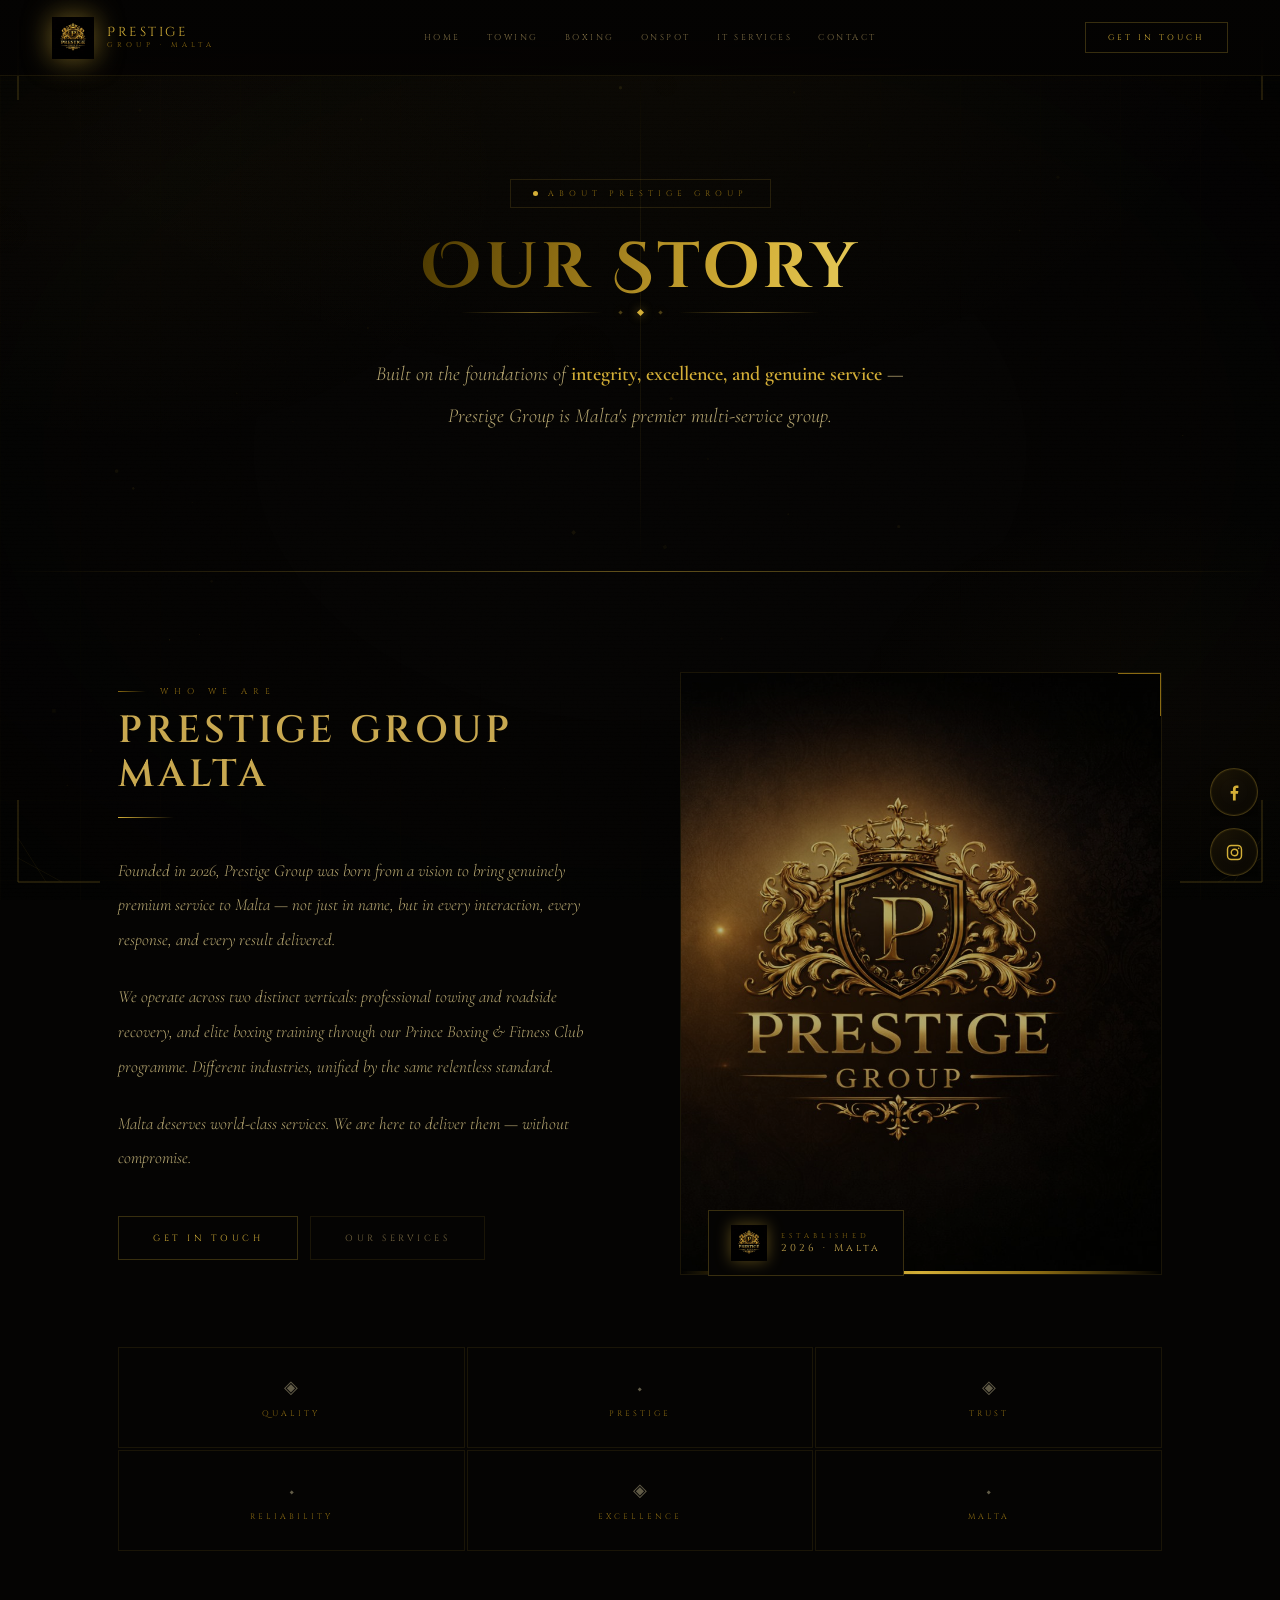
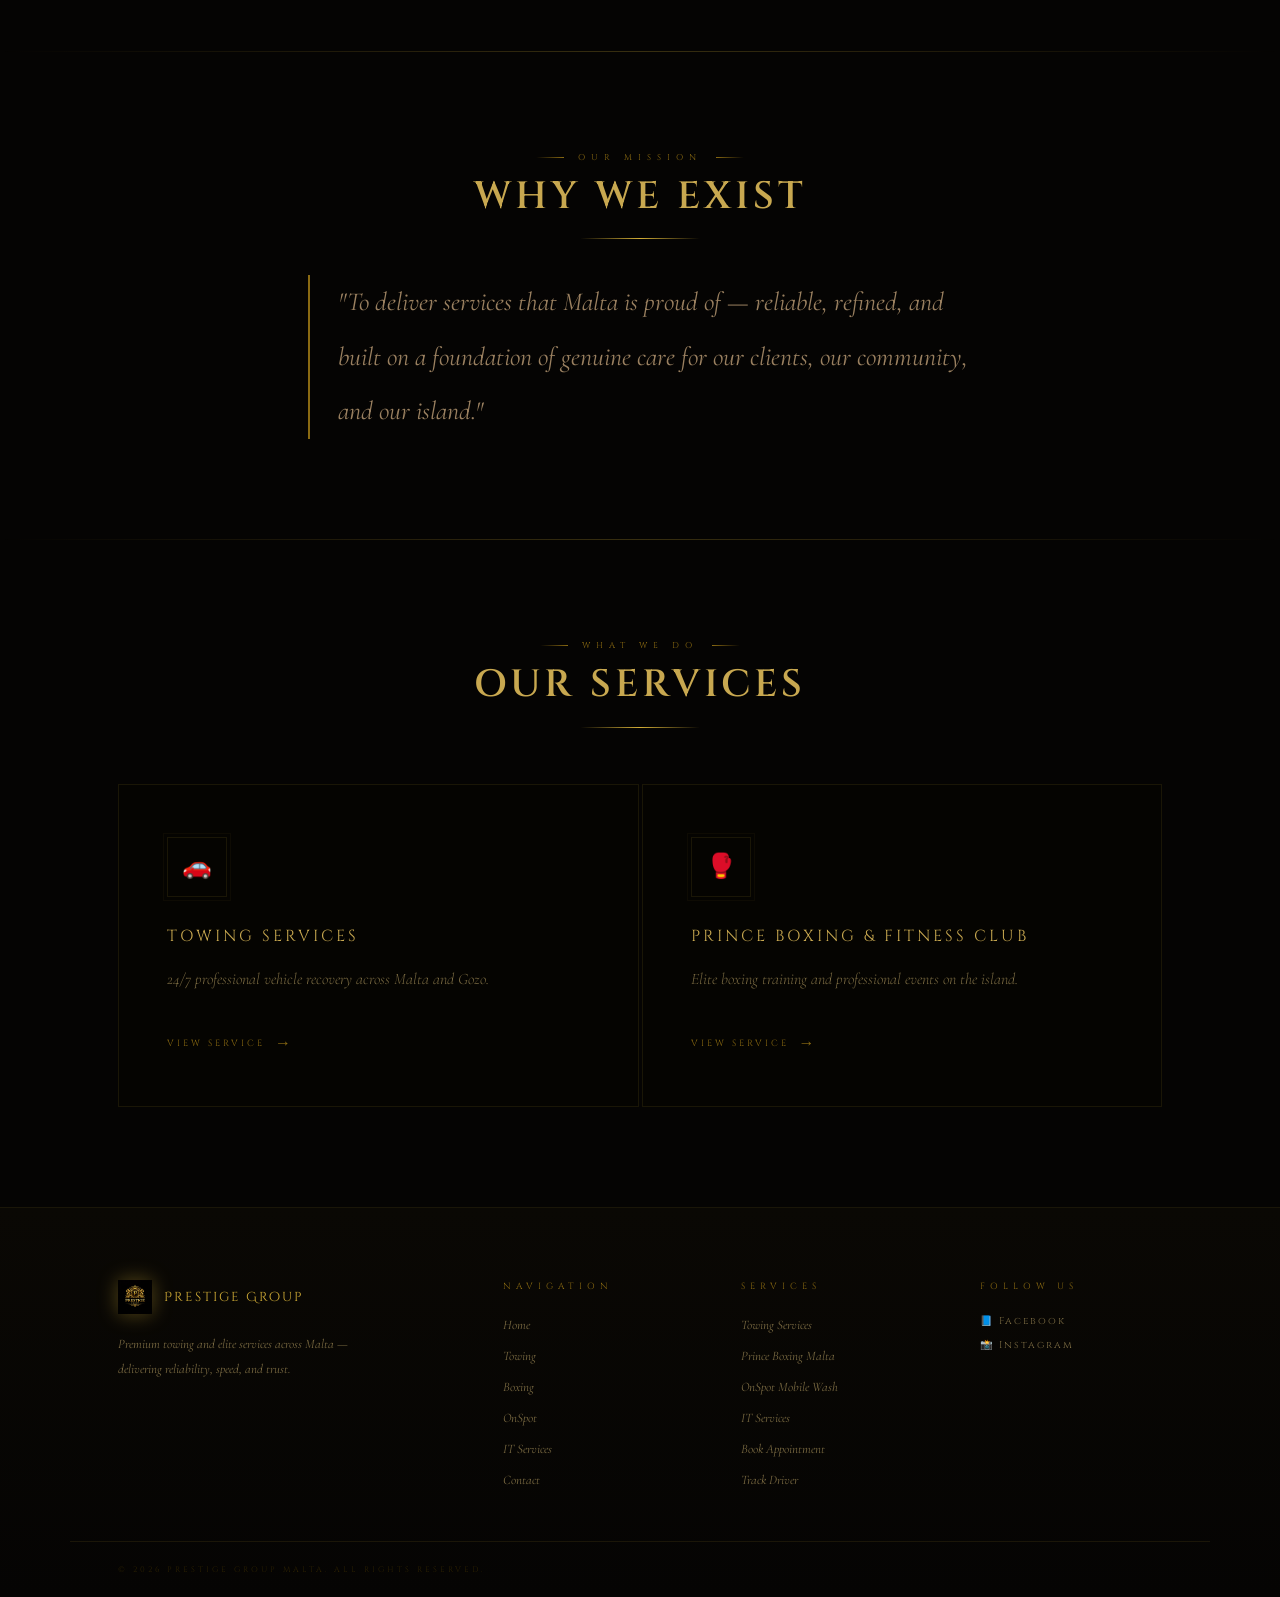
==== commit ad4424b7: "Update boxing program name in about.html Updated references from 'Prince Boxing Malta' to 'Prince Bo" ====
--- a/about.html
+++ b/about.html
@@ -5,13 +5,13 @@
 <meta name="viewport" content="width=device-width, initial-scale=1.0">
 <meta name="theme-color" content="#050403">
 <title>About · Prestige Group Malta</title>
-<meta name="description" content="Prestige Group Malta — a premier multi-service group delivering 24/7 emergency towing and elite Prince Boxing training across Malta and Gozo.">
+<meta name="description" content="Prestige Group Malta — a premier multi-service group delivering 24/7 emergency towing and elite Prince Boxing & Fitness Club training across Malta and Gozo.">
 <link rel="canonical" href="https://prestigegroup.mt/about.html">
 
 <meta property="og:type" content="website">
 <meta property="og:site_name" content="Prestige Group Malta">
 <meta property="og:title" content="About · Prestige Group Malta">
-<meta property="og:description" content="Founded in 2026 to bring genuinely premium service to Malta — towing, recovery, and Prince Boxing.">
+<meta property="og:description" content="Founded in 2026 to bring genuinely premium service to Malta — towing, recovery, and Prince Boxing & Fitness Club.">
 <meta property="og:image" content="Coverphoto.png">
 <meta name="twitter:card" content="summary_large_image">
 
@@ -66,7 +66,7 @@
           <h2 class="heading">Prestige Group Malta</h2>
           <div class="heading-rule"></div>
           <p class="body-text" style="margin-bottom:22px;">Founded in 2026, Prestige Group was born from a vision to bring genuinely premium service to Malta — not just in name, but in every interaction, every response, and every result delivered.</p>
-          <p class="body-text" style="margin-bottom:22px;">We operate across two distinct verticals: professional towing and roadside recovery, and elite boxing training through our Prince Boxing Malta programme. Different industries, unified by the same relentless standard.</p>
+          <p class="body-text" style="margin-bottom:22px;">We operate across two distinct verticals: professional towing and roadside recovery, and elite boxing training through our Prince Boxing & Fitness Club programme. Different industries, unified by the same relentless standard.</p>
           <p class="body-text" style="margin-bottom:40px;">Malta deserves world-class services. We are here to deliver them — without compromise.</p>
           <div style="display:flex;gap:12px;flex-wrap:wrap;">
             <a href="contact.html" class="btn btn--gold"><span>Get in Touch</span></a>
@@ -142,7 +142,7 @@
         <a href="boxing.html" class="svc-card reveal reveal-r d2" style="display:block;">
           <div class="svc-card-inner">
             <div class="svc-card-icon-wrap"><span class="svc-card-icon" aria-hidden="true">🥊</span></div>
-            <div class="svc-card-title">Prince Boxing Malta</div>
+            <div class="svc-card-title">Prince Boxing & Fitness Club</div>
             <p class="svc-card-desc">Elite boxing training and professional events on the island.</p>
             <div class="svc-card-cta">View Service <span class="svc-card-arrow" aria-hidden="true">→</span></div>
           </div>
--- a/style.css
+++ b/style.css
@@ -1440,4 +1440,4 @@
   .track-card{padding:20px;}
   .booking-step{padding:22px 18px;}
   #trackMap{height:420px;}
-}+}
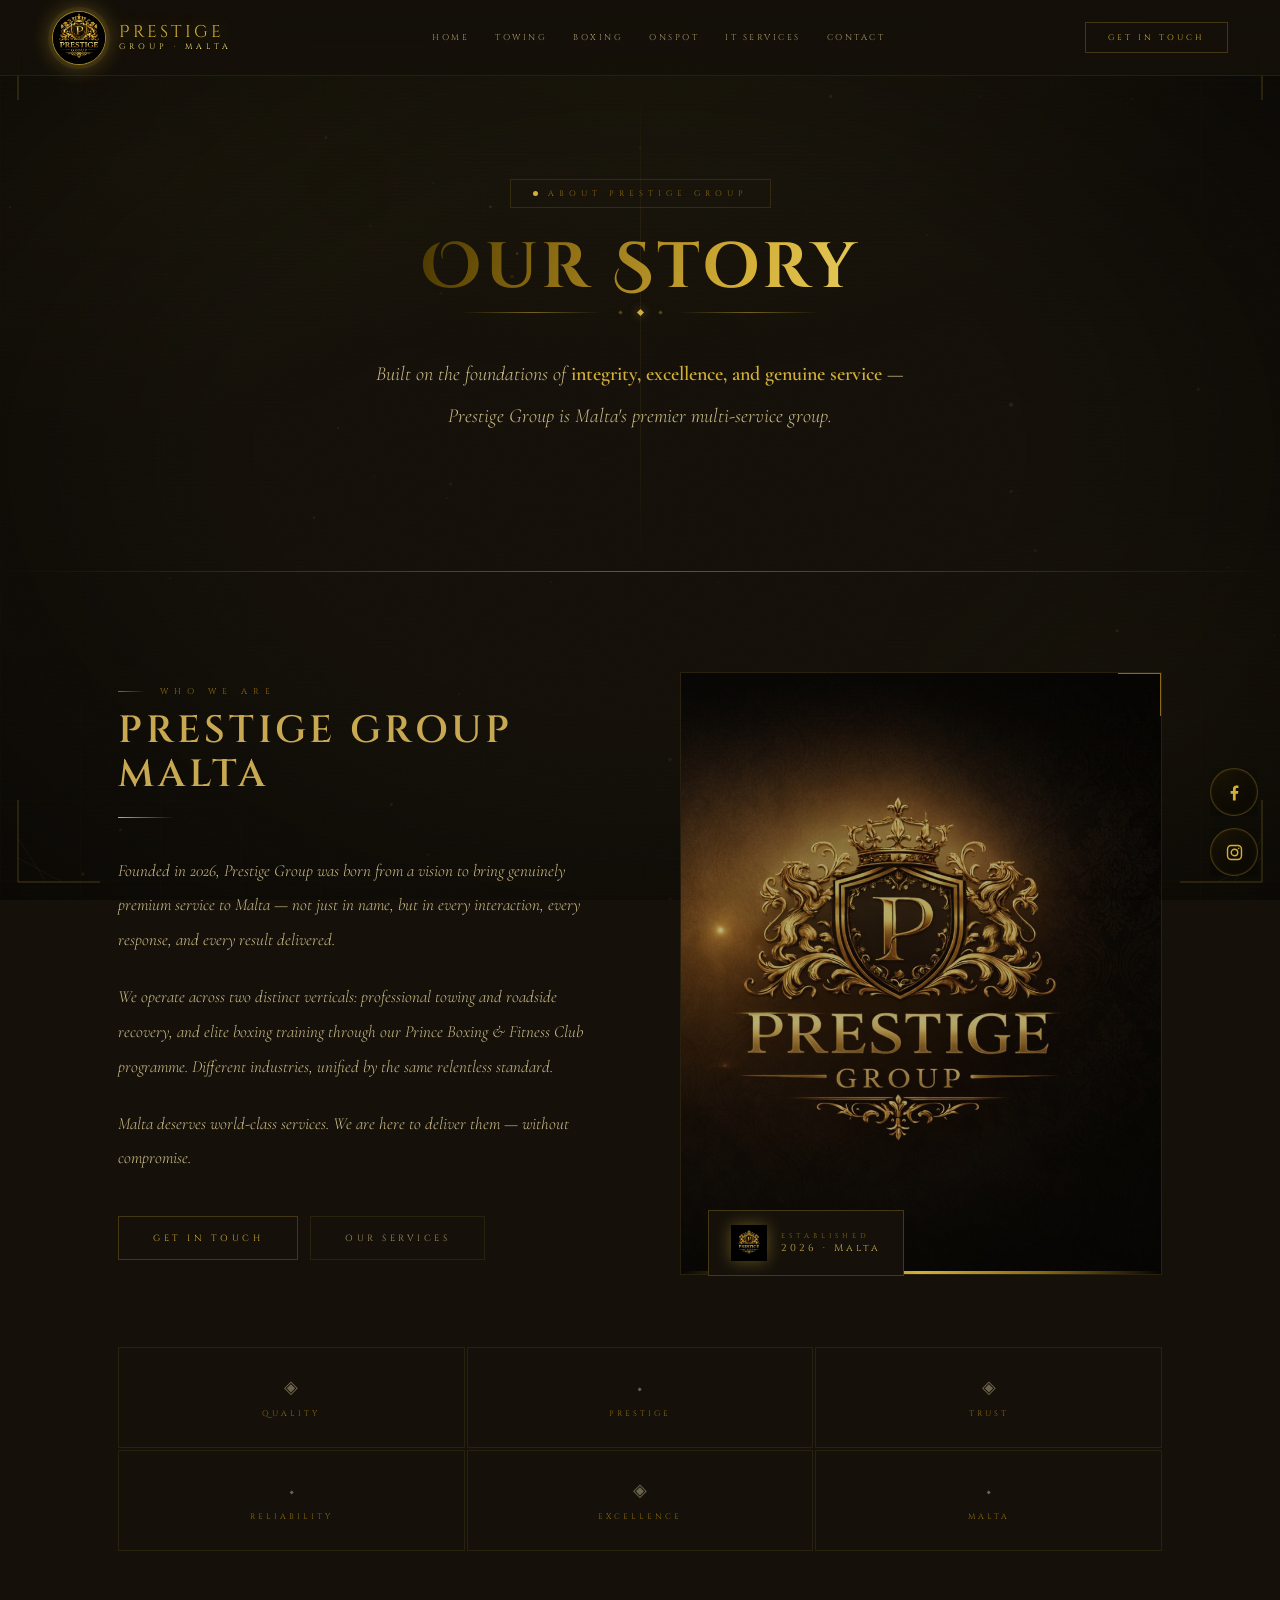
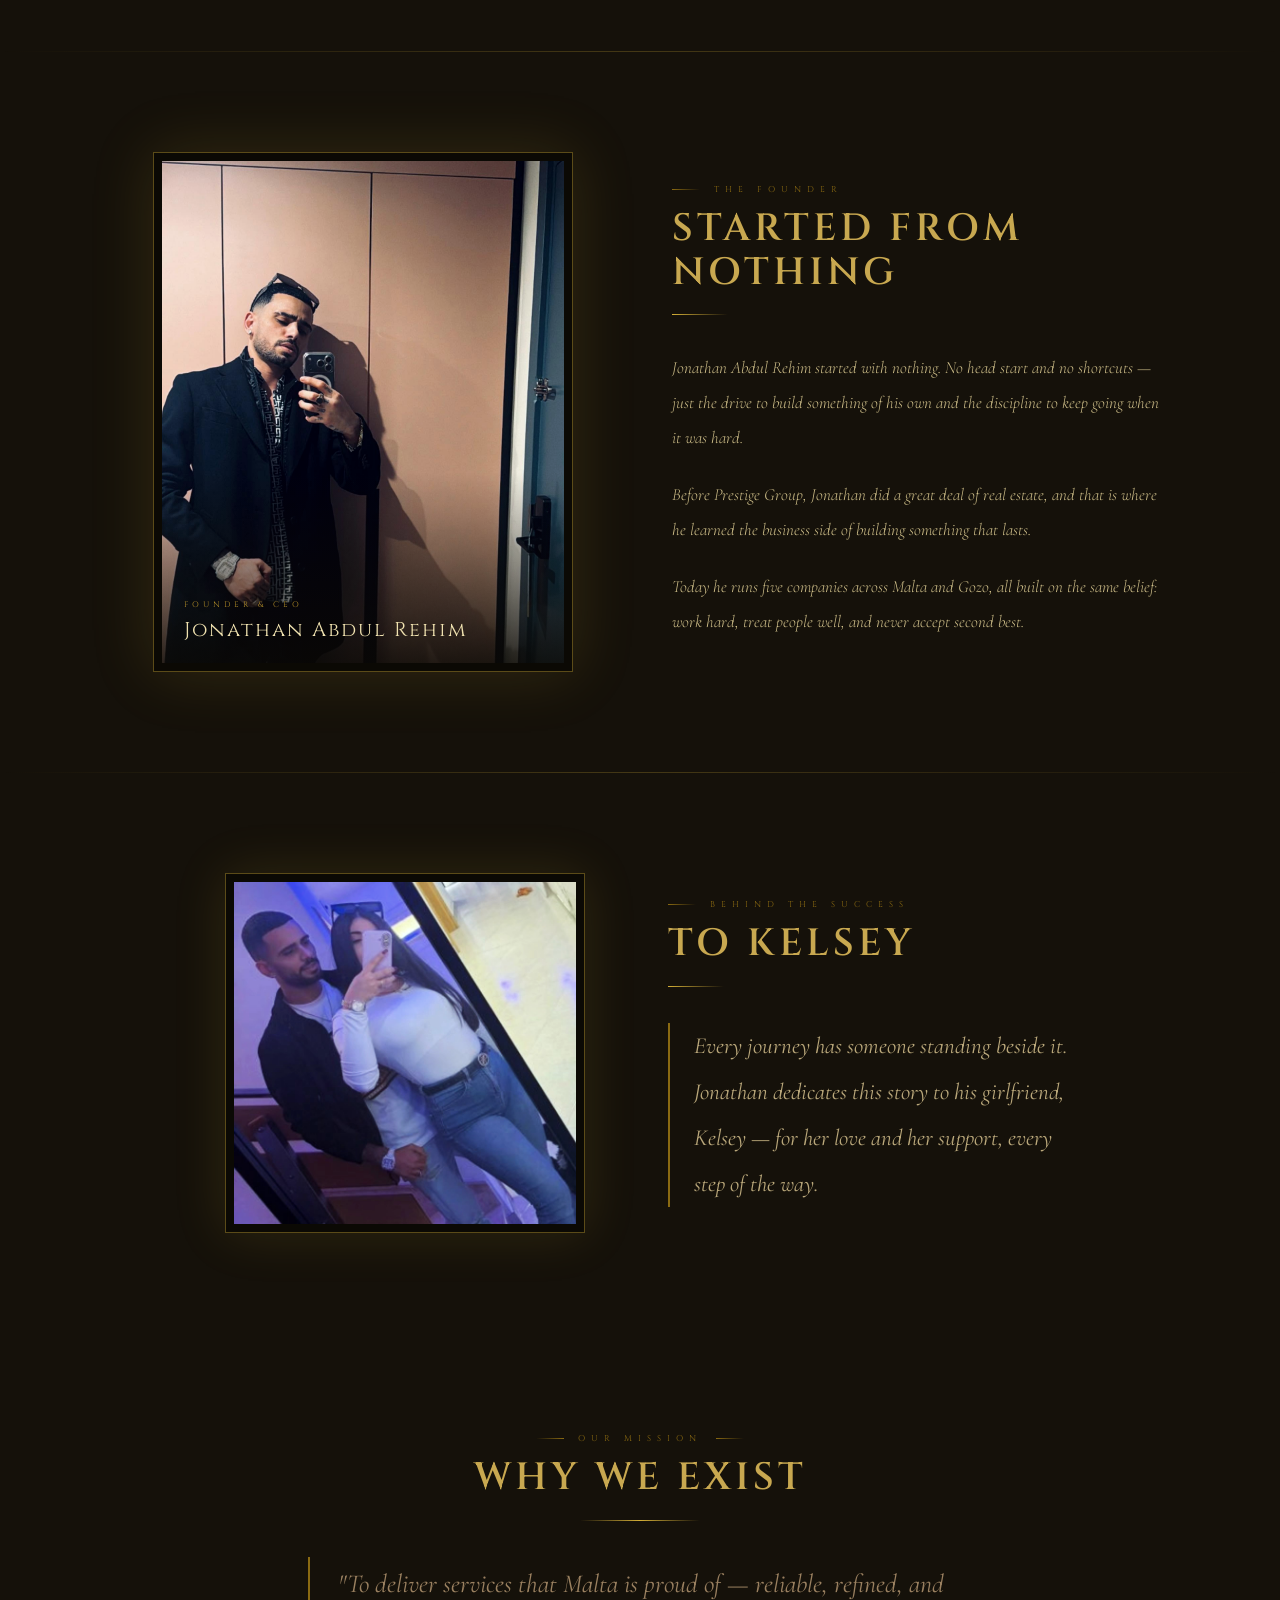
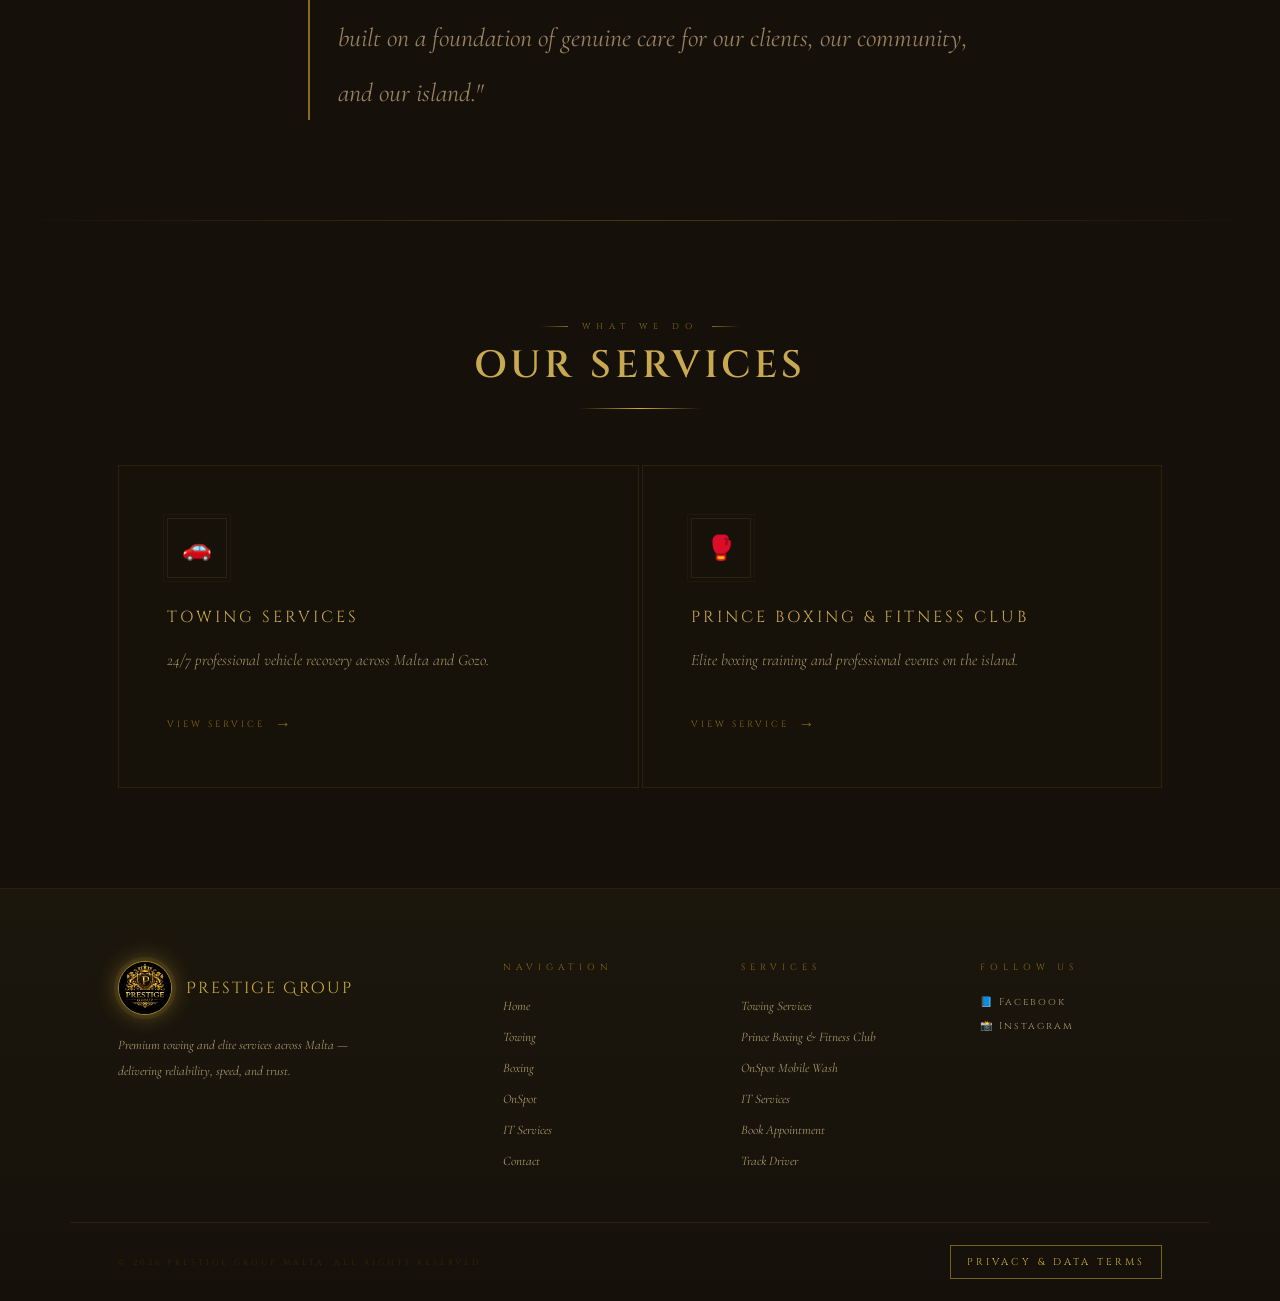
==== commit c3b7efe7: "Add about.html with company information and services" ====
--- a/about.html
+++ b/about.html
@@ -106,6 +106,63 @@
 
   <div class="hr"></div>
 
+  <!-- FOUNDER -->
+  <section class="section">
+    <div class="wrap">
+      <div style="display:grid;grid-template-columns:repeat(auto-fit,minmax(300px,1fr));gap:64px;align-items:center;">
+
+        <div class="reveal" style="max-width:420px;width:100%;margin:0 auto;">
+          <div style="position:relative;padding:8px;border:1px solid rgba(212,175,55,0.4);background:rgba(8,6,2,0.7);box-shadow:0 0 60px rgba(212,175,55,0.16);">
+            <div style="position:relative;aspect-ratio:4/5;overflow:hidden;background:#000;">
+              <img src="joanthan.jpg" alt="Jonathan Abdul Rehim, Founder and CEO of Prestige Group Malta" style="width:100%;height:100%;object-fit:cover;object-position:center 80%;filter:contrast(1.05) saturate(.92);" loading="lazy">
+              <div style="position:absolute;inset:0;background:linear-gradient(to top,rgba(10,8,4,0.85) 0%,transparent 38%);pointer-events:none;"></div>
+              <div style="position:absolute;left:0;right:0;bottom:0;padding:22px 22px 20px;">
+                <div style="font-family:'Cinzel',serif;font-size:8px;letter-spacing:4px;color:#b8922a;text-transform:uppercase;margin-bottom:6px;">Founder &amp; CEO</div>
+                <div style="font-family:'Cinzel',serif;font-size:20px;letter-spacing:2px;color:#f0e2b0;">Jonathan Abdul Rehim</div>
+              </div>
+            </div>
+          </div>
+        </div>
+
+        <div class="reveal">
+          <div class="eyebrow">The Founder</div>
+          <h2 class="heading">Started From Nothing</h2>
+          <div class="heading-rule"></div>
+          <p class="body-text" style="margin-bottom:22px;">Jonathan Abdul Rehim started with nothing. No head start and no shortcuts &mdash; just the drive to build something of his own and the discipline to keep going when it was hard.</p>
+          <p class="body-text" style="margin-bottom:22px;">Before Prestige Group, Jonathan did a great deal of real estate, and that is where he learned the business side of building something that lasts.</p>
+          <p class="body-text" style="margin-bottom:0;">Today he runs <span class="ac">five companies across Malta and Gozo</span>, all built on the same belief: work hard, treat people well, and never accept second best.</p>
+        </div>
+
+      </div>
+    </div>
+  </section>
+
+  <div class="hr"></div>
+
+  <!-- KELSEY -->
+  <section class="section">
+    <div class="wrap" style="max-width:980px;">
+      <div style="display:grid;grid-template-columns:repeat(auto-fit,minmax(280px,1fr));gap:56px;align-items:center;">
+
+        <div class="reveal" style="order:2;">
+          <div class="eyebrow">Behind the Success</div>
+          <h2 class="heading">To Kelsey</h2>
+          <div class="heading-rule"></div>
+          <p style="font-family:'Cormorant Garamond',serif;font-size:clamp(18px,2vw,23px);font-style:italic;color:#b9a77a;line-height:2;border-left:2px solid #8a6a12;padding-left:24px;margin:0;">Every journey has someone standing beside it. Jonathan dedicates this story to his girlfriend, Kelsey &mdash; for her love and her support, every step of the way.</p>
+        </div>
+
+        <div class="reveal" style="order:1;max-width:360px;width:100%;margin:0 auto;">
+          <div style="padding:8px;border:1px solid rgba(212,175,55,0.4);background:rgba(8,6,2,0.7);box-shadow:0 0 50px rgba(212,175,55,0.14);">
+            <div style="aspect-ratio:1/1;overflow:hidden;background:#000;">
+              <img src="joanthan%26kelsey.jpg" alt="Jonathan and Kelsey" style="width:100%;height:100%;object-fit:cover;filter:contrast(1.04) saturate(.9);" loading="lazy">
+            </div>
+          </div>
+        </div>
+
+      </div>
+    </div>
+  </section>
+
   <!-- MISSION -->
   <section class="section">
     <div class="wrap" style="max-width:760px;">
--- a/style.css
+++ b/style.css
@@ -17,13 +17,13 @@
   --g5: #4a3800;
   --glow: rgba(212,175,55,0.22);
   --bg:  #04030200;
-  --bg0: #050403;
-  --bg1: #0a0804;
-  --bg2: #0f0c05;
-  --panel: rgba(7,5,2,0.82);
+  --bg0: #15110a;
+  --bg1: #1c170d;
+  --bg2: #231c10;
+  --panel: rgba(24,19,10,0.85);
   --t1: #ede0b0;
-  --t2: #b8a872;
-  --t3: #7a6a42;
+  --t2: #cdbd88;
+  --t3: #a8966a;
   --t4: rgba(212,175,55,0.10);
   --b1: rgba(212,175,55,0.10);
   --b2: rgba(212,175,55,0.25);
@@ -109,13 +109,13 @@
   position:fixed;top:0;left:0;right:0;height:var(--nav-h);z-index:200;
   display:flex;align-items:center;justify-content:space-between;
   padding:0 52px;
-  background:linear-gradient(180deg,rgba(4,3,2,0.97) 0%,rgba(4,3,2,0.88) 100%);
+  background:linear-gradient(180deg,rgba(20,16,9,0.97) 0%,rgba(20,16,9,0.88) 100%);
   border-bottom:1px solid var(--b1);
   backdrop-filter:blur(24px) saturate(1.6);
   transition:background .4s,border-color .4s;
 }
 .nav.scrolled{
-  background:rgba(4,3,2,0.98);
+  background:rgba(20,16,9,0.98);
   border-bottom-color:var(--b2);
   box-shadow:0 8px 48px rgba(0,0,0,0.6);
 }
@@ -123,8 +123,8 @@
   display:flex;align-items:center;gap:13px;
 }
 .nav-brand-logo{
-  width:42px;height:42px;object-fit:contain;
-  filter:drop-shadow(0 0 14px rgba(212,175,55,0.5)) brightness(1.06);
+  width:56px;height:56px;object-fit:contain;
+  filter:drop-shadow(0 0 18px rgba(212,175,55,0.75)) drop-shadow(0 0 4px rgba(240,210,110,0.6)) brightness(1.12);
   transition:filter .4s,transform .4s;
 }
 .nav-brand:hover .nav-brand-logo{
@@ -135,12 +135,13 @@
   display:flex;flex-direction:column;gap:1px;
 }
 .nav-brand-name{
-  font-family:'Cinzel Decorative',serif;font-size:13px;
-  letter-spacing:2.5px;color:var(--g1);line-height:1;
+  font-family:'Cinzel Decorative',serif;font-size:17px;
+  letter-spacing:3px;color:var(--g1);line-height:1;
+  text-shadow:0 0 18px rgba(212,175,55,0.45);
 }
 .nav-brand-sub{
-  font-family:'Cinzel',serif;font-size:7px;
-  letter-spacing:4px;color:var(--g4);text-transform:uppercase;
+  font-family:'Cinzel',serif;font-size:8px;
+  letter-spacing:4px;color:var(--g2,var(--g4));text-transform:uppercase;
 }
 
 .nav-links{display:flex;align-items:center;gap:0;list-style:none;}
@@ -184,7 +185,7 @@
 
 .nav-drawer{
   display:none;position:fixed;inset:0;z-index:250;
-  background:rgba(4,3,2,0.99);backdrop-filter:blur(28px);
+  background:rgba(20,16,9,0.99);backdrop-filter:blur(28px);
   flex-direction:column;align-items:center;justify-content:center;gap:0;
 }
 .nav-drawer.open{display:flex;}
@@ -718,7 +719,7 @@
 /* Lightbox */
 .lightbox{
   display:none;position:fixed;inset:0;z-index:500;
-  background:rgba(4,3,2,.97);backdrop-filter:blur(28px);
+  background:rgba(20,16,9,.97);backdrop-filter:blur(28px);
   align-items:center;justify-content:center;flex-direction:column;gap:20px;
 }
 .lightbox.open{display:flex;}
@@ -848,13 +849,13 @@
   display:grid;grid-template-columns:1.8fr 1fr 1fr 1fr;gap:56px;
 }
 .footer-brand-logo{
-  display:flex;align-items:center;gap:12px;
-  font-family:'Cinzel Decorative',serif;font-size:13px;
+  display:flex;align-items:center;gap:14px;
+  font-family:'Cinzel Decorative',serif;font-size:16px;
   letter-spacing:2px;color:var(--g1);margin-bottom:18px;
 }
 .footer-brand-logo img{
-  width:34px;height:34px;object-fit:contain;
-  filter:drop-shadow(0 0 10px rgba(212,175,55,.38));
+  width:56px;height:56px;object-fit:contain;
+  filter:drop-shadow(0 0 16px rgba(212,175,55,.7));
 }
 .footer-brand-desc{font-size:13px;font-style:italic;color:var(--t3);line-height:1.95;max-width:230px;}
 .footer-col-title{font-family:'Cinzel',serif;font-size:9px;letter-spacing:5px;color:var(--g4);text-transform:uppercase;margin-bottom:22px;}
@@ -1416,7 +1417,7 @@
 /* Confirmation dialog overlay */
 .confirm-overlay{
   display:none;position:fixed;inset:0;z-index:400;
-  background:rgba(4,3,2,.95);backdrop-filter:blur(20px);
+  background:rgba(20,16,9,.95);backdrop-filter:blur(20px);
   align-items:center;justify-content:center;padding:20px;
 }
 .confirm-overlay.open{display:flex;}
@@ -1441,3 +1442,16 @@
   .booking-step{padding:22px 18px;}
   #trackMap{height:420px;}
 }
+
+/* ─── Round gold-ring logo (nav + footer) ─── */
+.logo-ring{
+  display:inline-block;flex:none;width:54px;height:54px;border-radius:50%;overflow:hidden;
+  border:1px solid rgba(212,175,55,.75);background:#020100;
+  box-shadow:0 0 22px rgba(212,175,55,.45),0 0 0 4px rgba(212,175,55,.08);
+  transition:box-shadow .4s,transform .4s;
+}
+.logo-ring img{
+  width:100%!important;height:100%!important;object-fit:cover;display:block;
+  transform:scale(1.3);filter:none!important;
+}
+.nav-brand:hover .logo-ring{box-shadow:0 0 32px rgba(212,175,55,.7),0 0 0 4px rgba(212,175,55,.14);transform:scale(1.05);}
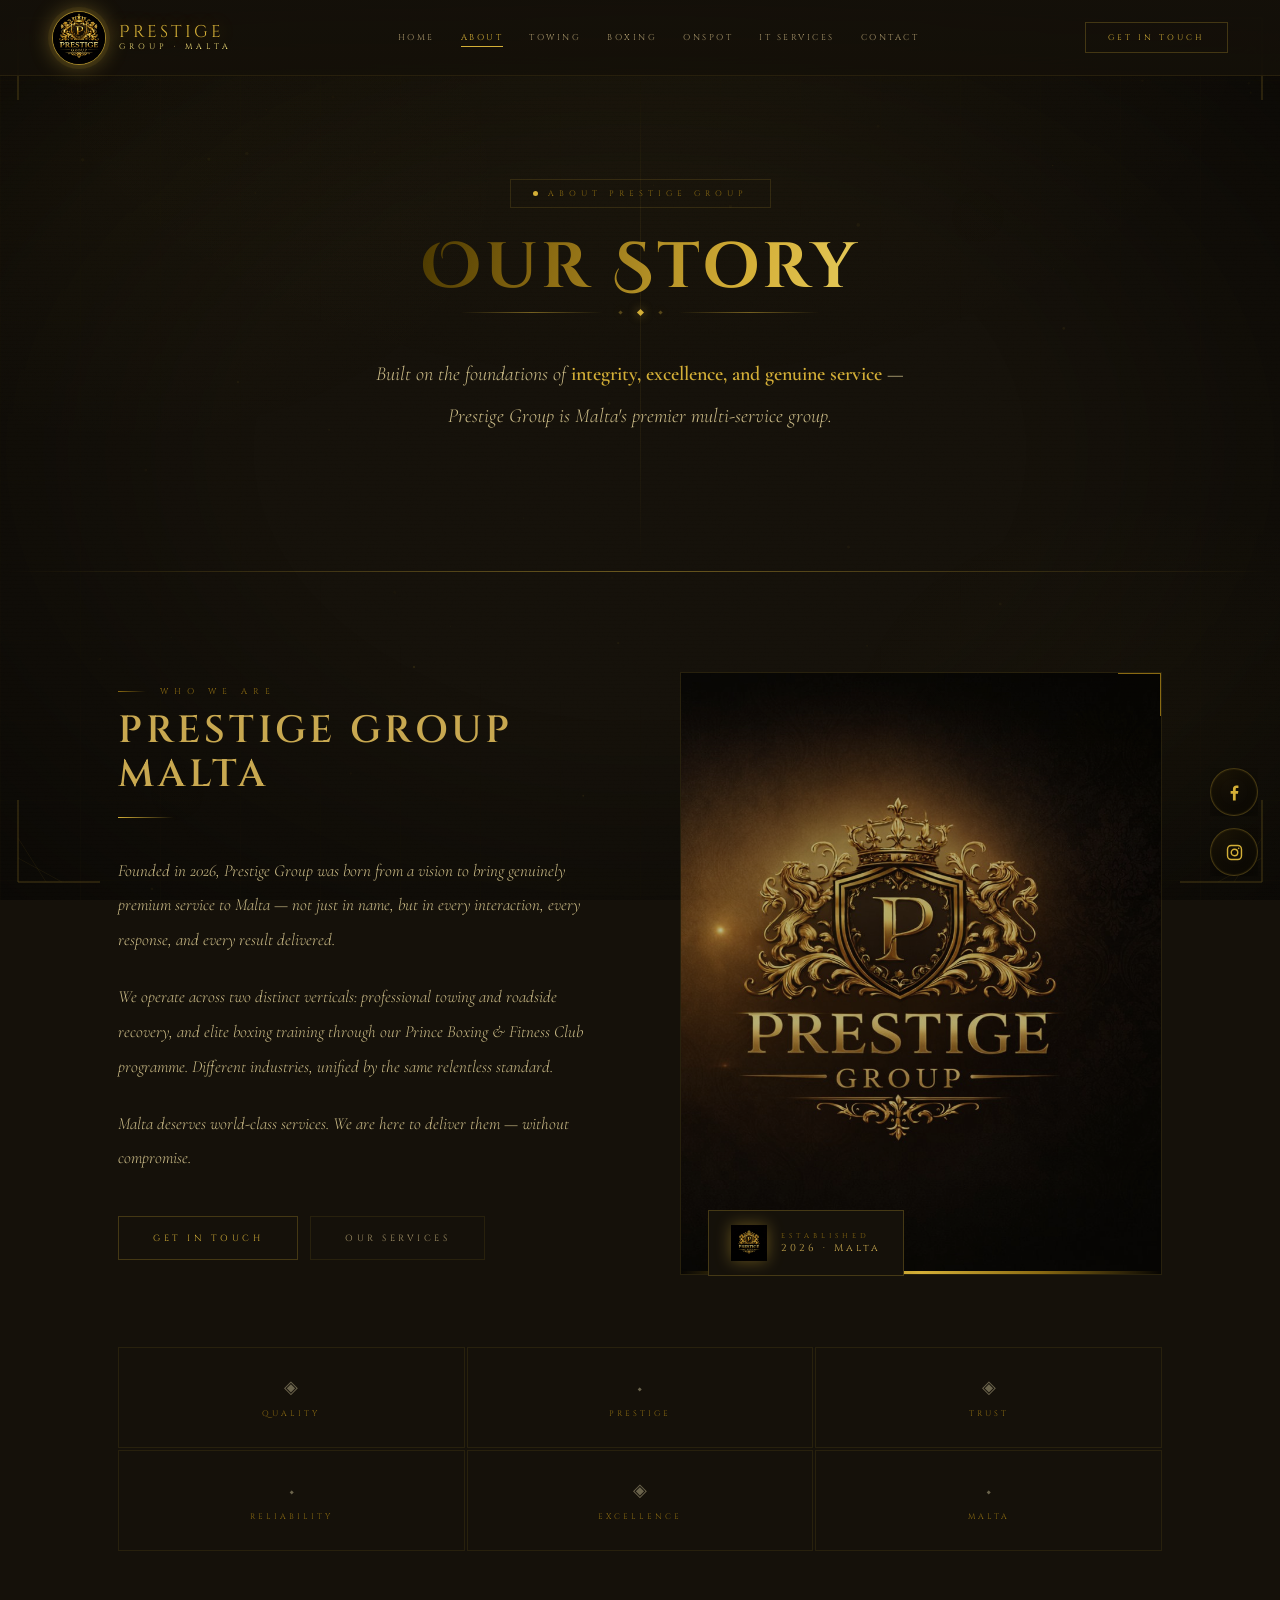
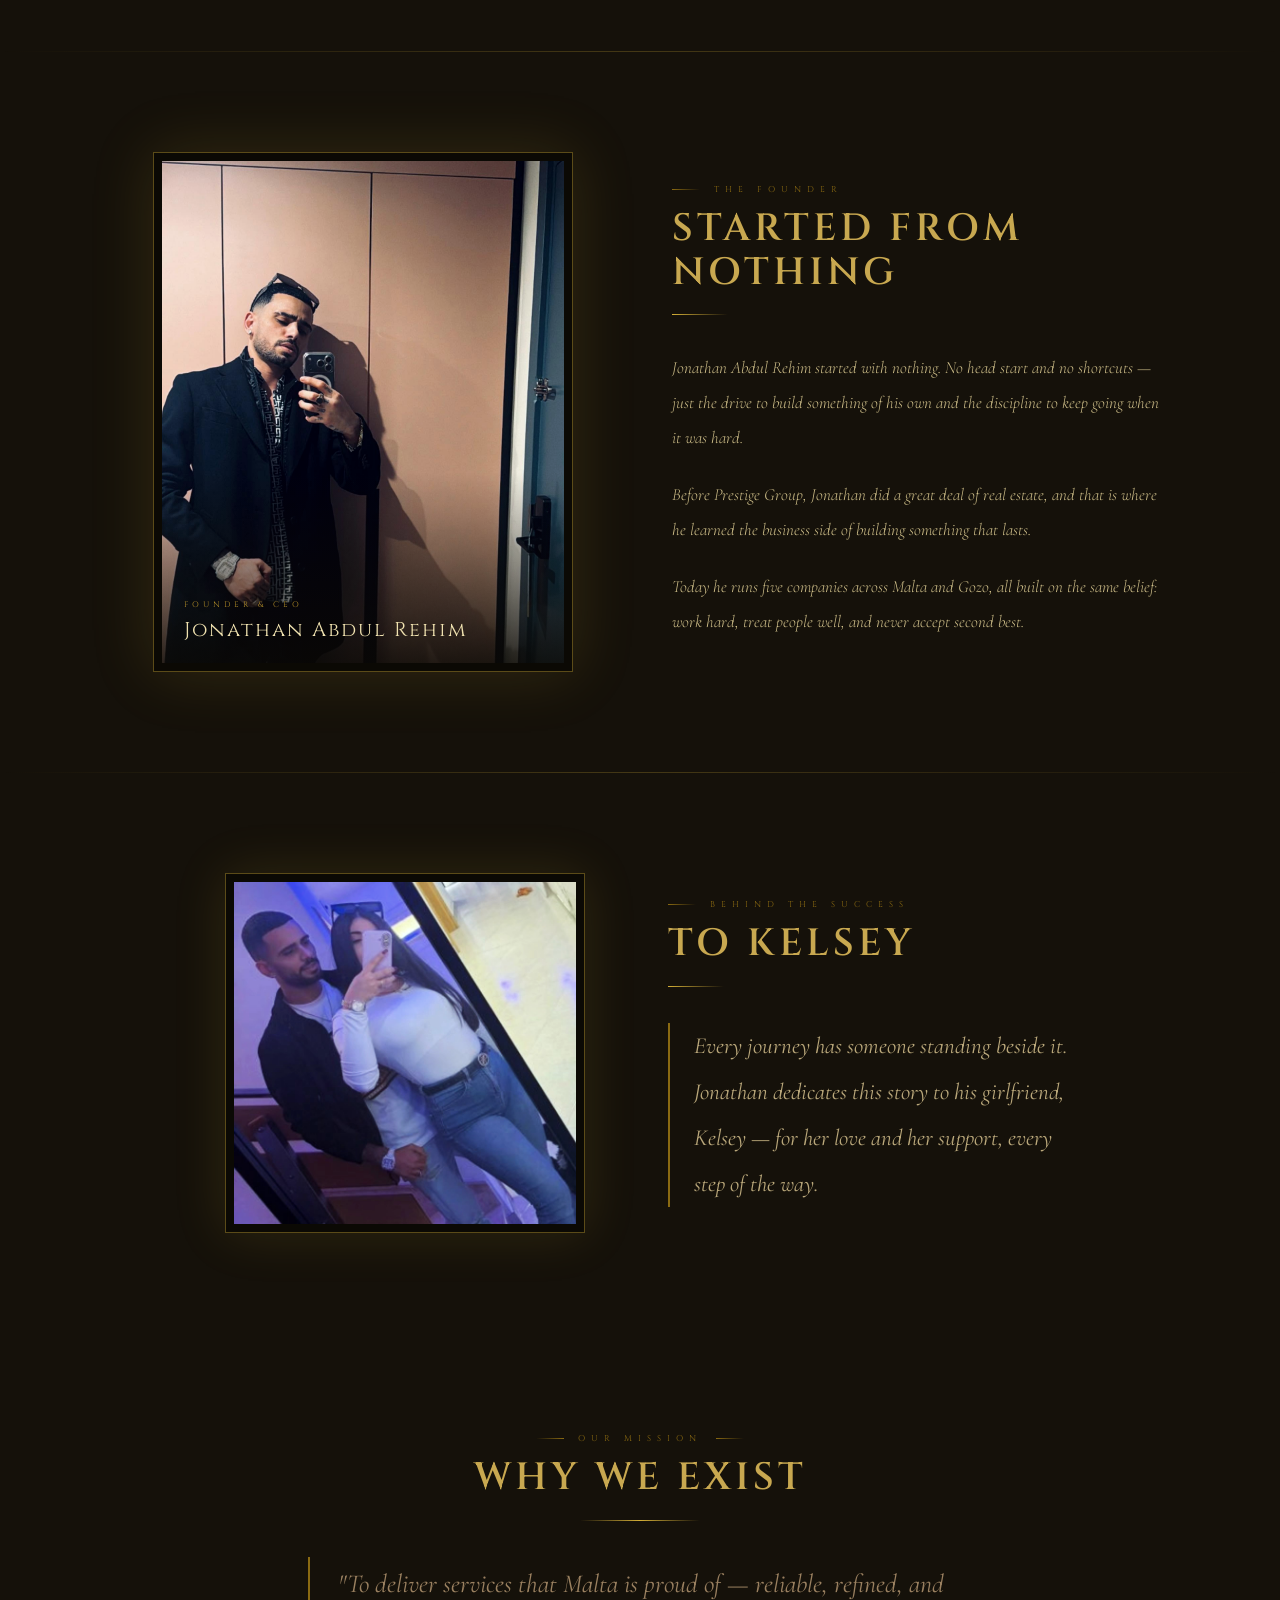
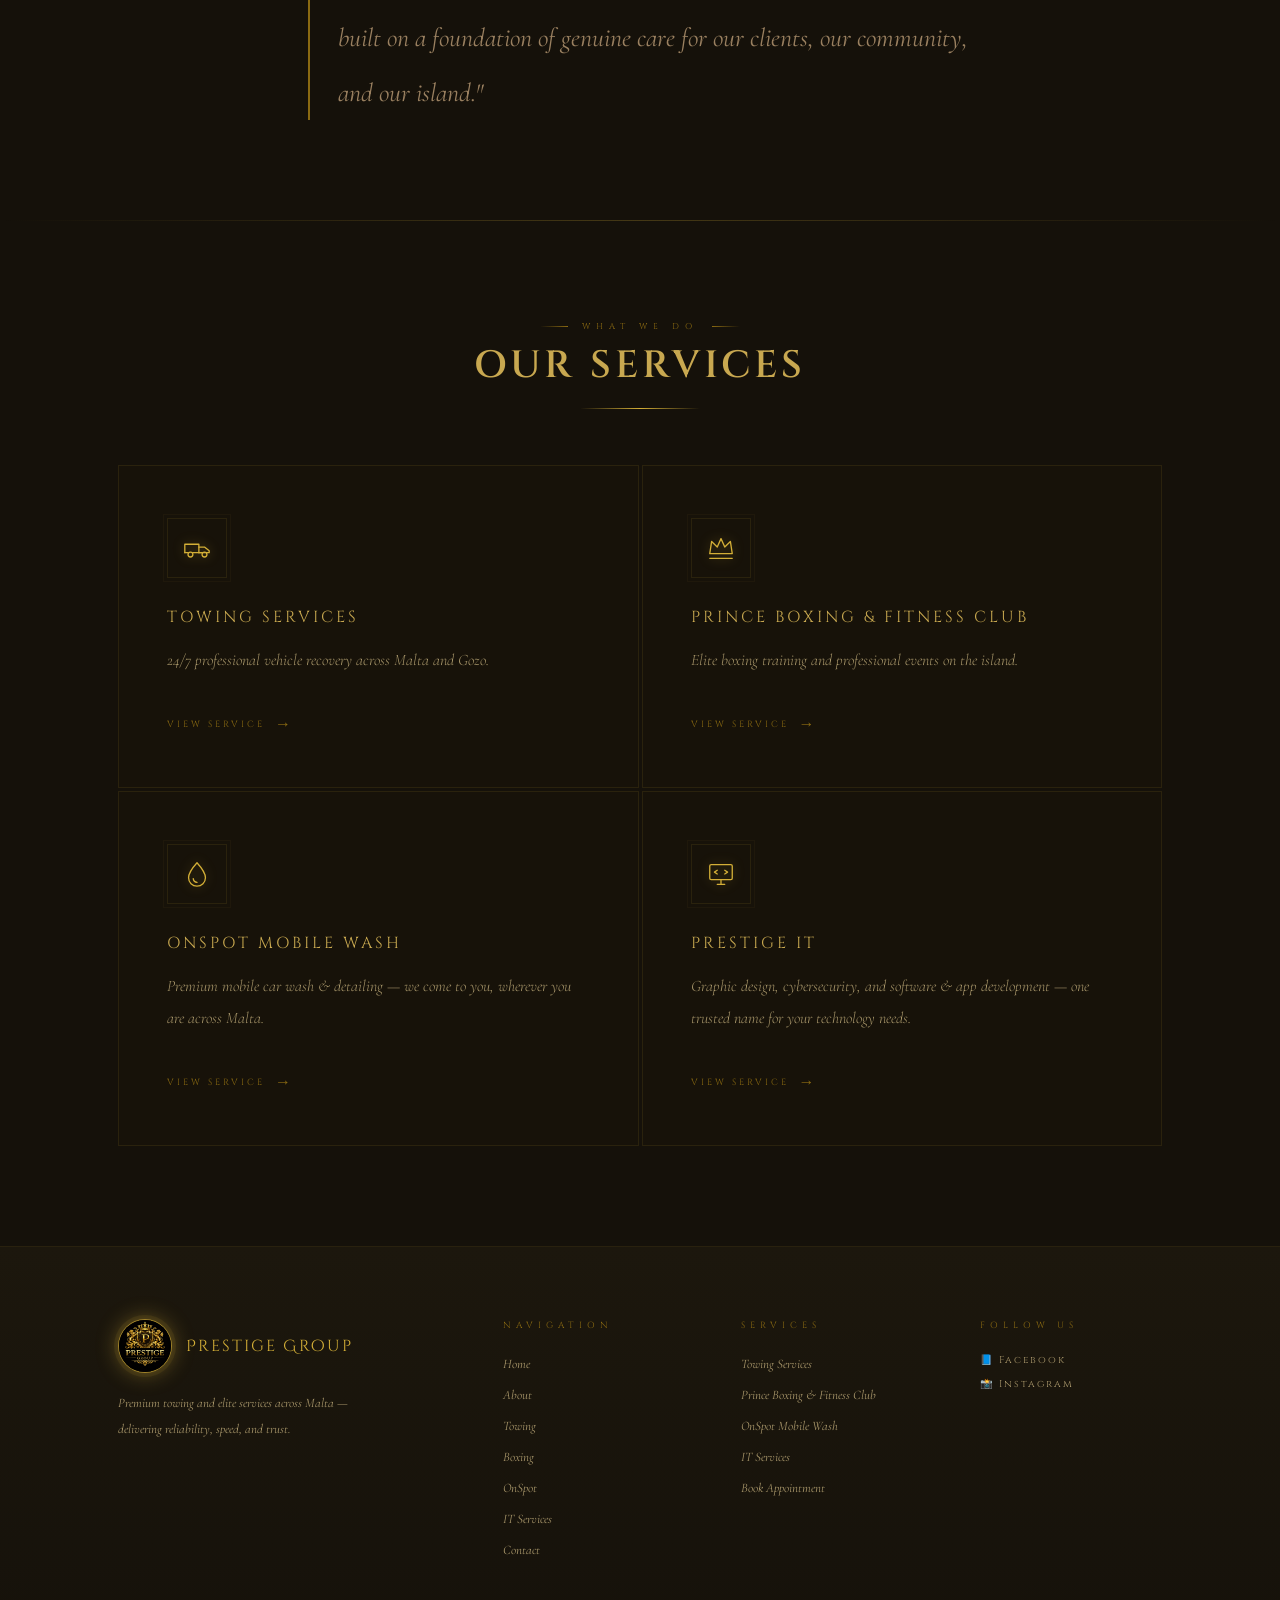
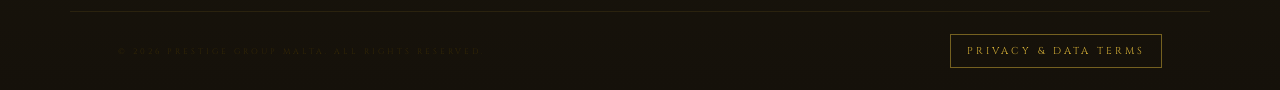
==== commit 3c56359f: "Add new service cards for OnSpot and Prestige IT" ====
--- a/about.html
+++ b/about.html
@@ -190,7 +190,7 @@
       <div class="services-grid">
         <a href="towing.html" class="svc-card reveal reveal-l d1" style="display:block;">
           <div class="svc-card-inner">
-            <div class="svc-card-icon-wrap"><span class="svc-card-icon" aria-hidden="true">🚗</span></div>
+            <div class="svc-card-icon-wrap"><span class="svc-card-icon" aria-hidden="true" style="display:flex;"><svg width="30" height="30" viewBox="0 0 32 32" fill="none" stroke="#d4af37" stroke-width="1.4" stroke-linecap="round" stroke-linejoin="round" style="display:block;filter:drop-shadow(0 0 6px rgba(212,175,55,0.35));"><path d="M3 21 V12 H18 V21"/><path d="M18 15 H24 L29 19 V21 H18"/><circle cx="9" cy="23" r="2.6"/><circle cx="24" cy="23" r="2.6"/><path d="M3 21 H6.4 M11.6 21 H21.4"/></svg></span></div>
             <div class="svc-card-title">Towing Services</div>
             <p class="svc-card-desc">24/7 professional vehicle recovery across Malta and Gozo.</p>
             <div class="svc-card-cta">View Service <span class="svc-card-arrow" aria-hidden="true">→</span></div>
@@ -198,9 +198,25 @@
         </a>
         <a href="boxing.html" class="svc-card reveal reveal-r d2" style="display:block;">
           <div class="svc-card-inner">
-            <div class="svc-card-icon-wrap"><span class="svc-card-icon" aria-hidden="true">🥊</span></div>
+            <div class="svc-card-icon-wrap"><span class="svc-card-icon" aria-hidden="true" style="display:flex;"><svg width="30" height="30" viewBox="0 0 32 32" fill="none" stroke="#d4af37" stroke-width="1.4" stroke-linecap="round" stroke-linejoin="round" style="display:block;filter:drop-shadow(0 0 6px rgba(212,175,55,0.35));"><path d="M4 22 L6 9 L12 15 L16 6 L20 15 L26 9 L28 22 Z"/><path d="M4 27 H28"/></svg></span></div>
             <div class="svc-card-title">Prince Boxing & Fitness Club</div>
             <p class="svc-card-desc">Elite boxing training and professional events on the island.</p>
+            <div class="svc-card-cta">View Service <span class="svc-card-arrow" aria-hidden="true">→</span></div>
+          </div>
+        </a>
+        <a href="onspot.html" class="svc-card reveal reveal-l d3" style="display:block;">
+          <div class="svc-card-inner">
+            <div class="svc-card-icon-wrap"><span class="svc-card-icon" aria-hidden="true" style="display:flex;"><svg width="30" height="30" viewBox="0 0 32 32" fill="none" stroke="#d4af37" stroke-width="1.4" stroke-linecap="round" stroke-linejoin="round" style="display:block;filter:drop-shadow(0 0 6px rgba(212,175,55,0.35));"><path d="M16 4 C16 4 7 14 7 20 A9 9 0 0 0 25 20 C25 14 16 4 16 4 Z"/><path d="M12 21 A4.5 4.5 0 0 0 16 25"/></svg></span></div>
+            <div class="svc-card-title">OnSpot Mobile Wash</div>
+            <p class="svc-card-desc">Premium mobile car wash &amp; detailing — we come to you, wherever you are across Malta.</p>
+            <div class="svc-card-cta">View Service <span class="svc-card-arrow" aria-hidden="true">→</span></div>
+          </div>
+        </a>
+        <a href="it-services.html" class="svc-card reveal reveal-r d4" style="display:block;">
+          <div class="svc-card-inner">
+            <div class="svc-card-icon-wrap"><span class="svc-card-icon" aria-hidden="true" style="display:flex;"><svg width="30" height="30" viewBox="0 0 32 32" fill="none" stroke="#d4af37" stroke-width="1.4" stroke-linecap="round" stroke-linejoin="round" style="display:block;filter:drop-shadow(0 0 6px rgba(212,175,55,0.35));"><rect x="4" y="6" width="24" height="16" rx="1.5"/><path d="M12 27 H20 M16 22 V27"/><path d="M12 12 L9 14 L12 16 M20 12 L23 14 L20 16"/></svg></span></div>
+            <div class="svc-card-title">Prestige IT</div>
+            <p class="svc-card-desc">Graphic design, cybersecurity, and software &amp; app development — one trusted name for your technology needs.</p>
             <div class="svc-card-cta">View Service <span class="svc-card-arrow" aria-hidden="true">→</span></div>
           </div>
         </a>
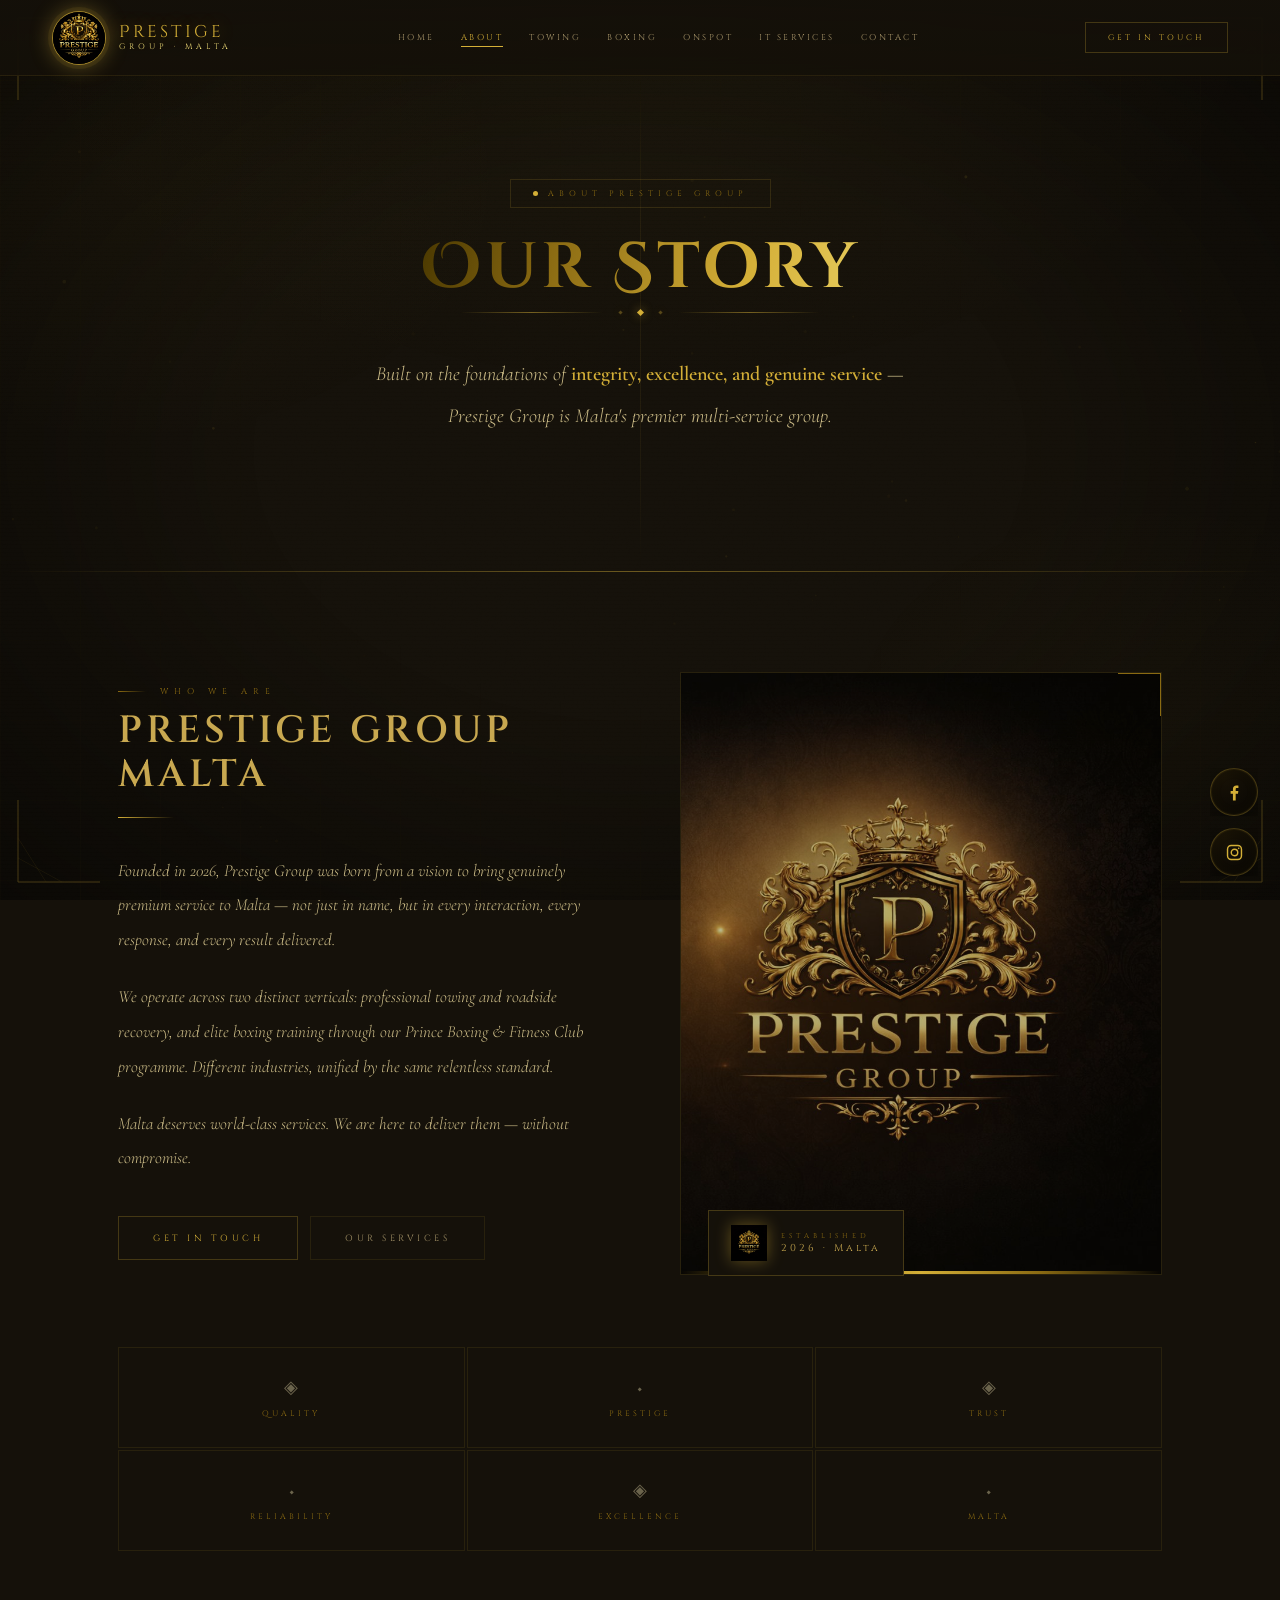
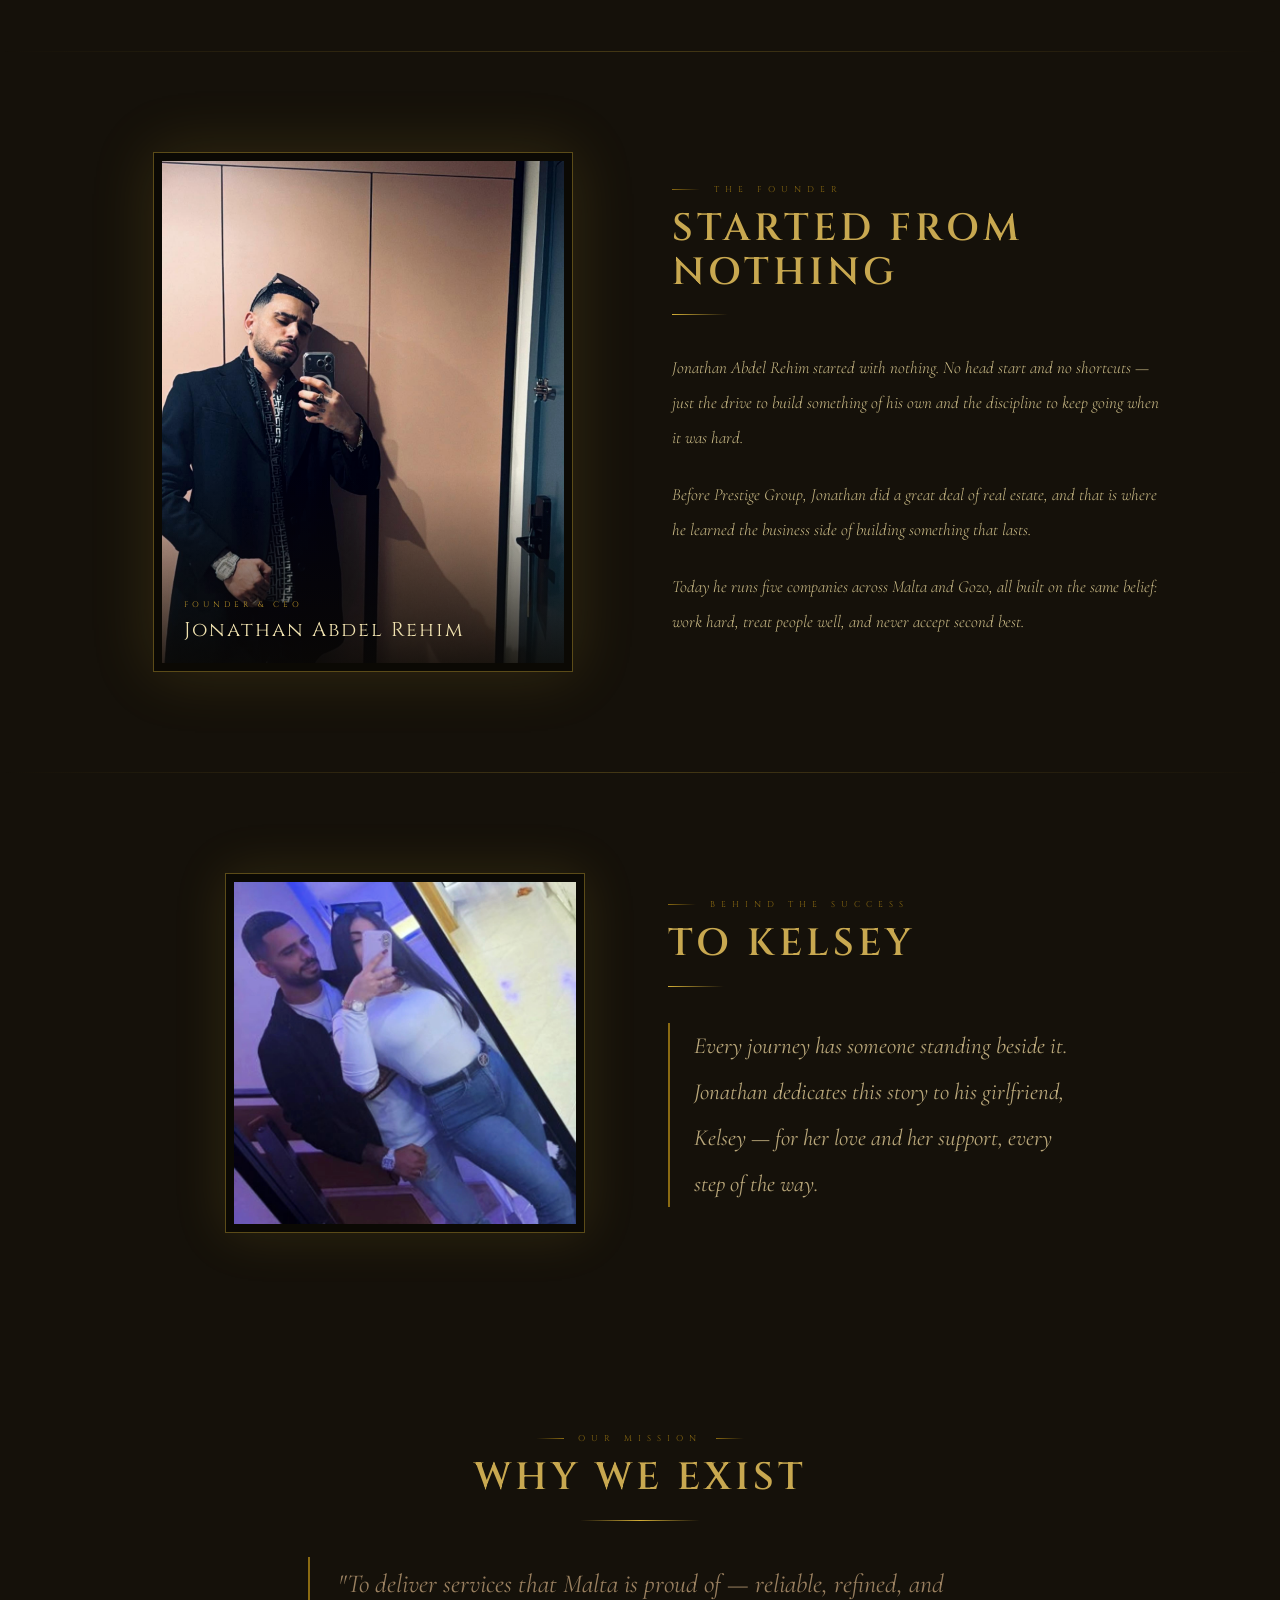
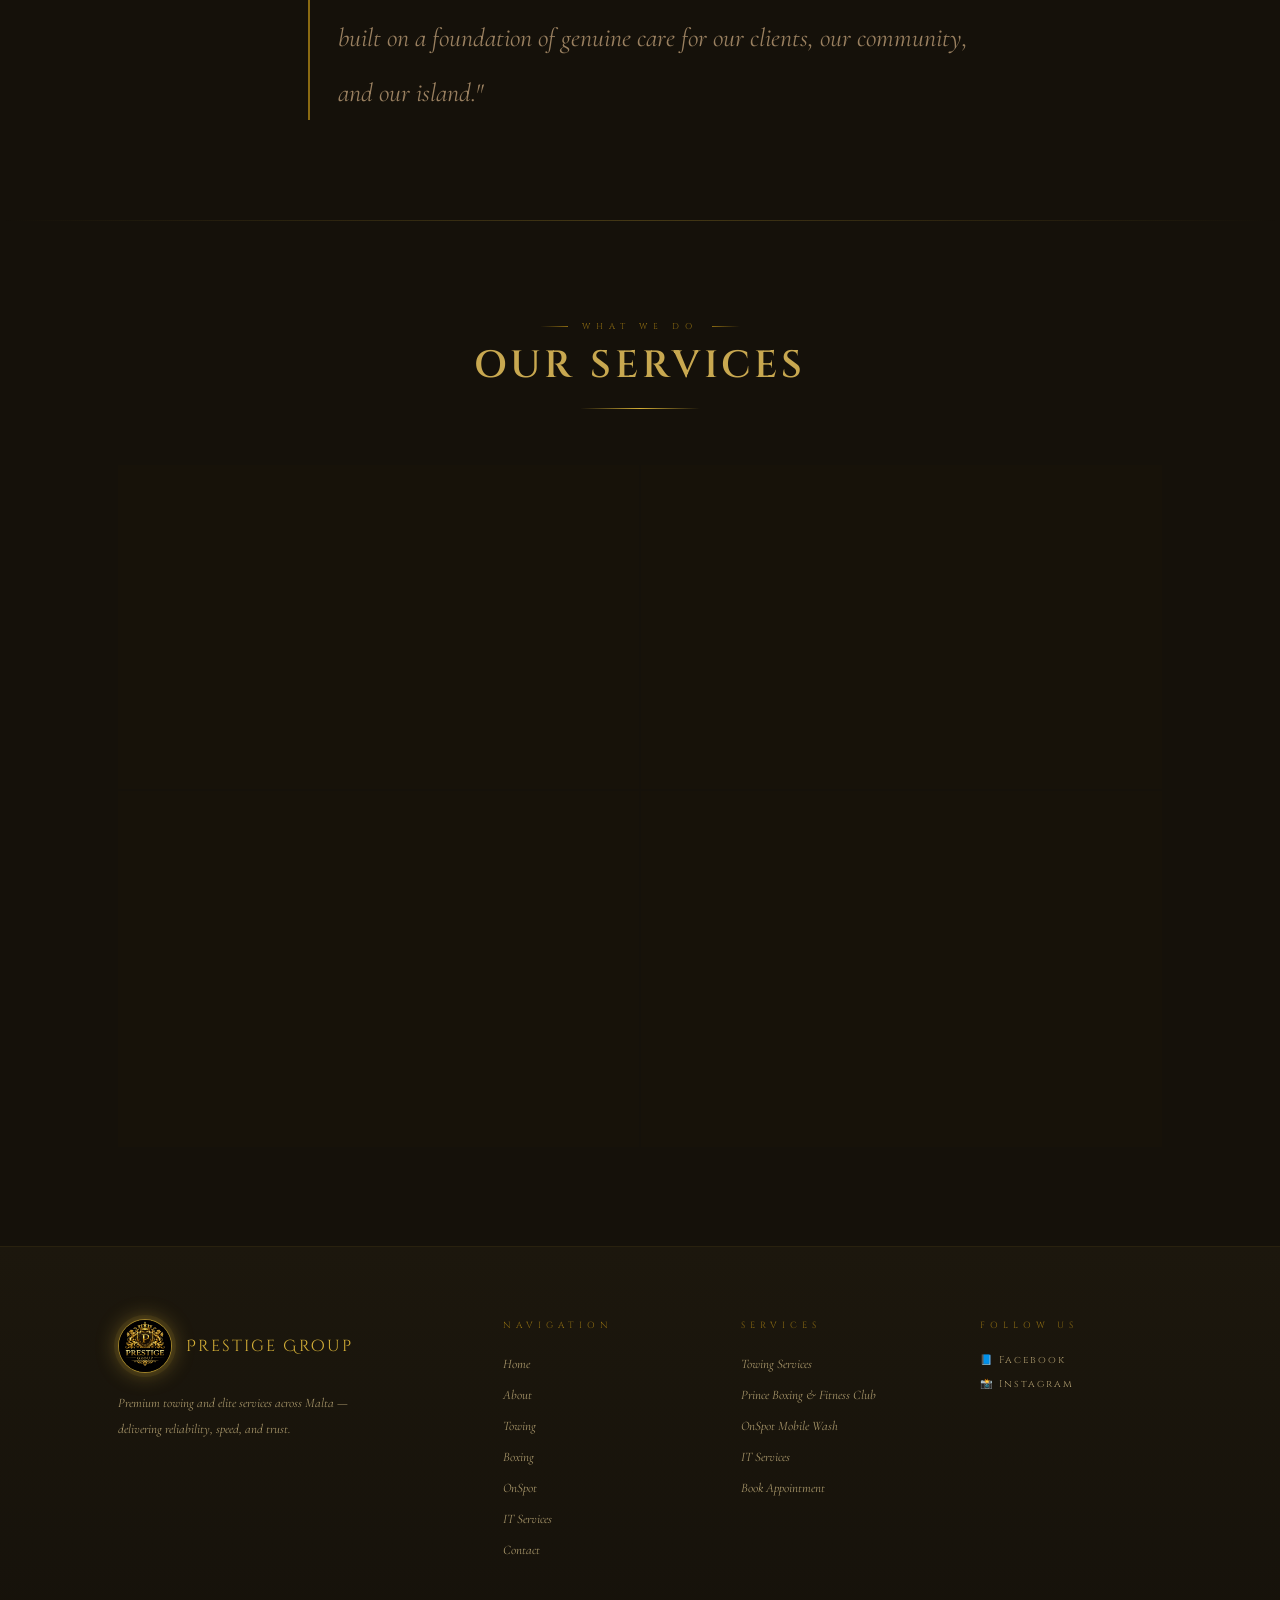
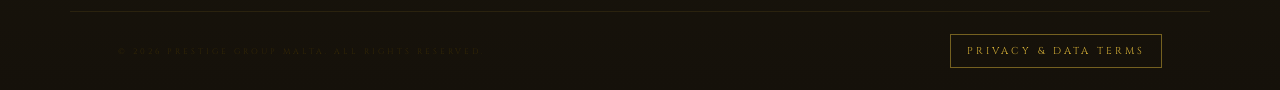
==== commit 790e2294: "Correct name spelling from 'Abdul' to 'Abdel'" ====
--- a/about.html
+++ b/about.html
@@ -114,11 +114,11 @@
         <div class="reveal" style="max-width:420px;width:100%;margin:0 auto;">
           <div style="position:relative;padding:8px;border:1px solid rgba(212,175,55,0.4);background:rgba(8,6,2,0.7);box-shadow:0 0 60px rgba(212,175,55,0.16);">
             <div style="position:relative;aspect-ratio:4/5;overflow:hidden;background:#000;">
-              <img src="joanthan.jpg" alt="Jonathan Abdul Rehim, Founder and CEO of Prestige Group Malta" style="width:100%;height:100%;object-fit:cover;object-position:center 80%;filter:contrast(1.05) saturate(.92);" loading="lazy">
+              <img src="joanthan.jpg" alt="Jonathan Abdel Rehim, Founder and CEO of Prestige Group Malta" style="width:100%;height:100%;object-fit:cover;object-position:center 80%;filter:contrast(1.05) saturate(.92);" loading="lazy">
               <div style="position:absolute;inset:0;background:linear-gradient(to top,rgba(10,8,4,0.85) 0%,transparent 38%);pointer-events:none;"></div>
               <div style="position:absolute;left:0;right:0;bottom:0;padding:22px 22px 20px;">
                 <div style="font-family:'Cinzel',serif;font-size:8px;letter-spacing:4px;color:#b8922a;text-transform:uppercase;margin-bottom:6px;">Founder &amp; CEO</div>
-                <div style="font-family:'Cinzel',serif;font-size:20px;letter-spacing:2px;color:#f0e2b0;">Jonathan Abdul Rehim</div>
+                <div style="font-family:'Cinzel',serif;font-size:20px;letter-spacing:2px;color:#f0e2b0;">Jonathan Abdel Rehim</div>
               </div>
             </div>
           </div>
@@ -128,7 +128,7 @@
           <div class="eyebrow">The Founder</div>
           <h2 class="heading">Started From Nothing</h2>
           <div class="heading-rule"></div>
-          <p class="body-text" style="margin-bottom:22px;">Jonathan Abdul Rehim started with nothing. No head start and no shortcuts &mdash; just the drive to build something of his own and the discipline to keep going when it was hard.</p>
+          <p class="body-text" style="margin-bottom:22px;">Jonathan Abdel Rehim started with nothing. No head start and no shortcuts &mdash; just the drive to build something of his own and the discipline to keep going when it was hard.</p>
           <p class="body-text" style="margin-bottom:22px;">Before Prestige Group, Jonathan did a great deal of real estate, and that is where he learned the business side of building something that lasts.</p>
           <p class="body-text" style="margin-bottom:0;">Today he runs <span class="ac">five companies across Malta and Gozo</span>, all built on the same belief: work hard, treat people well, and never accept second best.</p>
         </div>
